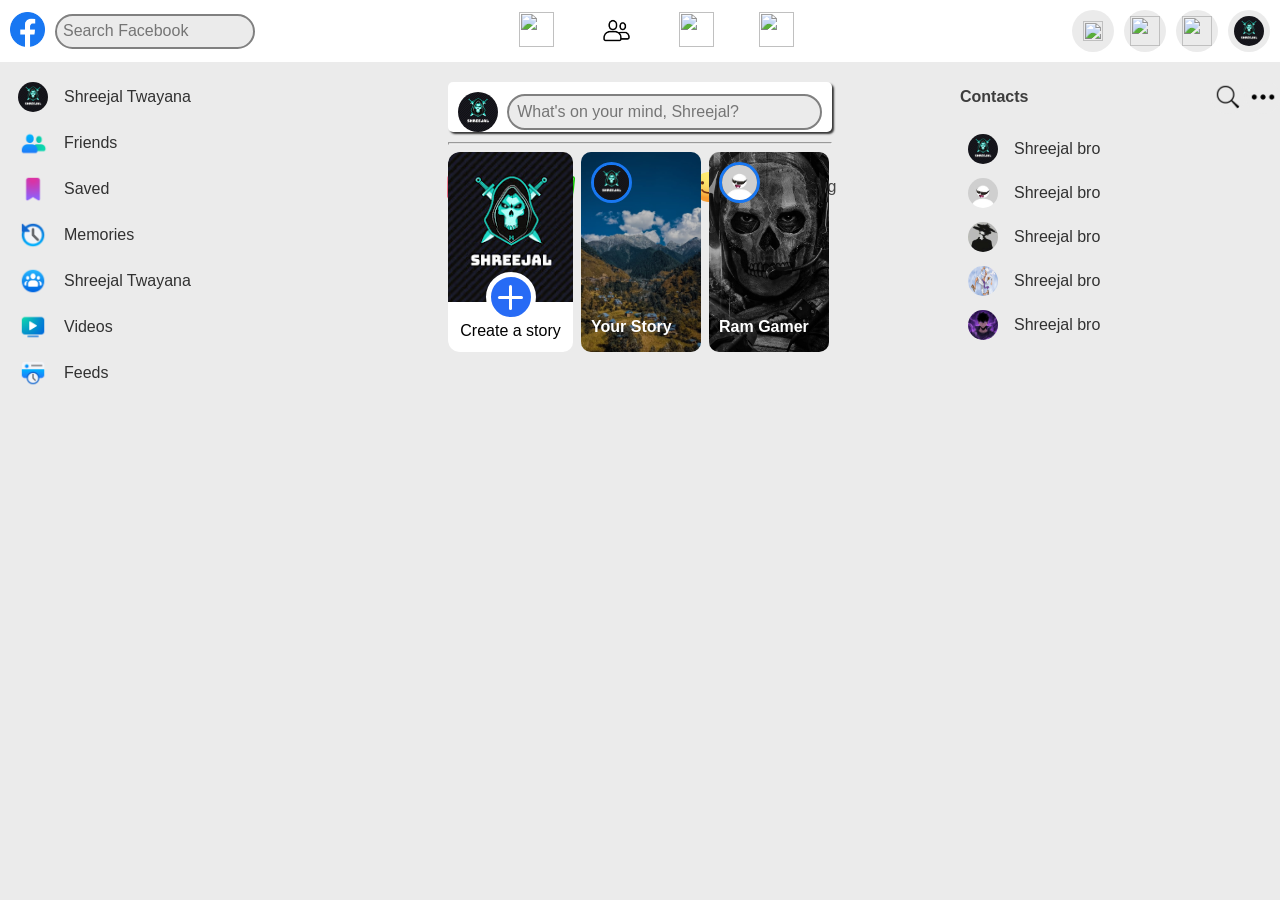
==== index.html @ 7414fc8c "Updated the story" ====
<!DOCTYPE html>
<html lang="en">

<head>
    <meta charset="UTF-8">
    <meta name="viewport"
        content="width=device-width, initial-scale=1.0">
    <title>Facebook</title>
    <link rel="stylesheet"
        href="/assets/css/style.css">
</head>

<body>
    <header>
        <section class="logo__search">
            <div>
                <img src="/assets/img/facebook.png"
                    alt="" class="logo">
            </div>
            
            <div>
                <input type="search"
                    placeholder="Search Facebook"
                    id="search">
            </div>
        </section>
        <section class="main-nav">
            
            <div>
                <img class="header-icon"
                    src="/assets/img/home.png"
                    alt="">
            </div>
            <div>
                <img class="header-icon"
                    src="/assets/img/friends.png"
                    alt="">
            </div>
            <div>
                <img class="header-icon"
                    src="/assets/img/messenger.png"
                    alt="">
            </div>
            <div>
                <img class="header-icon"
                    src="/assets/img/gaming.png"
                    alt="">
            </div>
            
        </section>
        <section class="user">
            <div class="menu-icon-div">
                <img class="header-icon menu-icon"
                    src="/assets/img/dots-menu.png"
                    alt="">
            </div>
            <div>
                <img class="header-icon"
                    src="/assets/img/notification.png"
                    alt="">
            </div>
            <div>
                <img class="header-icon"
                    src="/assets/img/messenger.png"
                    alt="">
            </div>
            <div>
                <img class="profile-icon"
                    src="/assets/img/profile.jpg"
                    alt="">
            </div>
            
        </section>
    </header>
    <main>
        <aside class="left-bar">
            <div>
                <img src="/assets/img/profile.jpg"
                    alt=""
                    style="border-radius:50%;">
                <p>Shreejal Twayana</p>
            </div>
            <div>
                <img src="/assets/img/friend.png"
                    alt="">
                <p>Friends</p>
            </div>
            <div>
                <img src="/assets/img/saved.png"
                    alt="">
                <p>Saved</p>
            </div>
            <div>
                <img src="/assets/img/memories.png"
                    alt="">
                <p>Memories</p>
            </div>
            <div>
                <img src="/assets/img/groups.png"
                    alt="">
                <p>Shreejal Twayana</p>
            </div>
            <div>
                <img src="/assets/img/video.png"
                    alt="">
                <p>Videos</p>
            </div>
            <div>
                <img src="/assets/img/feed.png"
                    alt="">
                <p>Feeds</p>
            </div>
        </aside>
        
        
        <div class="main">
            <div class="composer">
                <div class="usr-inp">
                    <img src="/assets/img/profile.jpg"
                        alt="">
                    <input type="text"
                        placeholder="What's on your mind, Shreejal?">
                </div>
                <hr
                    style="background:#e0e0e0;height:1px;">
                <div class="inp-type">
                    <div>
                        <img src="/assets/img/live.png"
                            alt="">
                        <p>Live video
                        </p>
                    </div>
                    <div>
                        <img src="/assets/img/photos.png"
                            alt="">
                        <p>Photo/Video
                        </p>
                    </div>
                    <div>
                        <img src="/assets/img/smile.png"
                            alt="">
                        <p>Activity/Feeling
                        </p>
                    </div>
                </div>
            </div>
            <div
                class="stories-collection">
                <div class="own-story">
                    <div><img
                            src="/assets/img/profile.jpg" 
                            alt="">
                    </div>
                    <div
                        class="add-icon">
                    </div>
                    <p>Create a story
                    </p>
                </div>
                <div class="story">
                    <div>
                        <img src="/assets/img/profile.jpg" alt="" class="story-profile">
                    </div>
                    <div><img
                            src="/assets/img/story2.jpeg" class="story-img"
                            alt="">
                    </div>
                    <p>Your Story</p>
                </div>
                <div class="story">
                                        <div>
                        <img src="/assets/img/profile2.jpeg" alt="" class="story-profile">
                    </div>
                    <div><img
                            src="/assets/img/story3.jpg" class="story-img"
                            alt="">
                    </div>
                    <p>Ram Gamer</p>
                </div>
                <div class="story">
                                        <div>
                        <img src="/assets/img/profile3.jpg" alt="" class="story-profile">
                    </div>
                    <div><img
                            src="/assets/img/story1.png" class="story-img"
                            alt="">
                    </div>
                    <p>Hero Dai</p>
                </div>
                <div class="story">
                                        <div>
                        <img src="/assets/img/profile4.jpg" alt="" class="story-profile">
                    </div>
                    <div><img
                            src="/assets/img/story4.jpg" class="story-img"
                            alt="">
                    </div>
                    <p>GamerSan</p>
                </div>
                <div class="story">
                                        <div>
                        <img src="/assets/img/profile5.png" alt="" class="story-profile">
                    </div>
                    <div><img
                            src="/assets/img/story5.jpg" class="story-img"
                            alt="">
                    </div>
                    <p>Fynex!</p>
                </div>
            </div>
        </div>
        
        
        
        <aside>
            <div class="contacts">
                <header
                    class="contact-top">
                    <p>Contacts</p>
                    <div>
                        <img src="/assets/img/search.png"
                            alt="">
                        <img src="/assets/img/dots.png"
                            alt="">
                    </div>
                </header>
                <div>
                    <img src="/assets/img/profile.jpg"
                        alt="">
                    <p>Shreejal bro</p>
                </div>
                <div>
                    <img src="/assets/img/profile2.jpeg"
                        alt="">
                    <p>Shreejal bro</p>
                </div>
                <div>
                    <img src="/assets/img/profile3.jpg"
                        alt="">
                    <p>Shreejal bro</p>
                </div>
                <div>
                    <img src="/assets/img/profile4.jpg"
                        alt="">
                    <p>Shreejal bro</p>
                </div>
                <div>
                    <img src="/assets/img/profile5.png"
                        alt="">
                    <p>Shreejal bro</p>
                </div>
            </div>
        </aside>
    </main>
</body>

</html>
---- assets/css/style.css ----
body {
  --main-bg: #EBEBEB;
  background: var(--main-bg);
  font-family: arial;
  height: 100vh;
  width: 100vw;
  margin: 0;
  display: flex;
  flex-direction: column;
}

#search {
  height: 35px;
  border: 2px solid grey;
  background: #EBEBEB;
  width: 200px;
  padding-left: 6px;
  border-radius: 40px;
  font-size: 16px;
}

.header-icon,
.logo {
  height: 35px;
  width: 35px;
}


header {
  display: flex;
  justify-content: space-between;
  align-items: center;
  padding: 10px;
  background-color: #fff;
}

.logo__search,
.user,
.main-nav {
  display: flex;
  align-items: center;
  gap: 10px;
}

.user div {
  background-color: var(--main-bg);
  padding: 6px;
  border-radius: 50%;
  height: 30px;
  width: 30px;
}

.menu-icon-div {
  display: flex;
  align-items: center;
  justify-content: center;
}

.user .menu-icon {
  height: 20px;
  width: 20px;
}

.user img {
  height: 30px;
  width: 30px;
}

.main-nav {
  display: flex;
  gap: 30px;
}

.main-nav div {
  width: 50px;
}


main {
  display: grid;
  grid-template-columns: 1fr 2fr 1fr;
  background: var(--main-bg);
  height: 100%;
  width: 100vw;
}

.profile-icon {
  height: 50px;
  width: 50px;
  border-radius: 50%;
}

.left-bar {
  display: flex;
  flex-direction: column;
  gap: 16px;
  padding: 20px 0 0 10px;
}

.left-bar>div,
.contacts>div {
  height: 30px;
  gap: 16px;
  display: flex;
  align-items: center;
  justify-content: start;
  font-size: 16px;
  font-weight: 520;
  padding-left: 8px;
  color: #313131;
}


.contacts div {
  margin: 2px 0;
}

.left-bar>div img,
.contacts>div img {
  height: 30px;
  width: 30px;
}

.contacts>div img {
  border-radius: 50%;
}

.contacts {
  display: flex;
  gap: 10px;
  flex-direction: column;
}

.contact-top {
  display: flex;
  justify-content: space-between;
  font-size: 16px;
  padding:10px 0 0 0;
  font-weight: 600;
  background: var(--main-bg);
  color: #000000BD;
}

.contact-top div {
  display: flex;
  gap: 1px;
  align-items: center;
}

.contact-top>div img {
  height: 30px;
  width: 30px;
  padding: 2px;
  border-radius: 50%;
  background: var(--main-bg);
}

.main {
  display: flex;
  flex-direction: column;
  align-items: center;
  gap:20px;
  margin-top: 20px;
}

.composer {
  height: 50px;
  min-height: fit-content;
  background: #FFFFFF;
  width: 60%;
  border-radius: 5px;
  box-shadow: 2px 2px 2px #363636;
}

.usr-inp {
  display: flex;
  justify-content: space-around;
  align-items: center;
  padding: 0 8px;
  margin: 10px 0;
  gap: 4px;
}

.usr-inp>input {
  height: 20px;
  width: 80%;
  background: var(--main-bg);
  font-size: 16px;
  padding: 6px 8px;
  border: 2px solid grey;
  border-radius: 50px;
}

.usr-inp img {
  height: 40px;
  width: 40px;
  border-radius: 50%;
}


.inp-type {
  display: flex;
  justify-content: center;
  align-items: center;
  min-height: fit-content;
  gap: 20px;
  font-weight: 500;
  font-size: 16px;
  color: #454545;
}

.inp-type div {
  display: flex;
  align-items: center;
}

.inp-type>div img {
  height: 40px;
  width: 40px;
}

.stories-collection{
  display:flex;
  overflow-x: auto;
  gap:8px;
  width:60%;
  height:200px;
  border-radius:12px;
}

.own-story{
  height:100%;
  display:flex;
  flex-direction:column;
  flex:0 0 125px;
  background:white;
  position:relative;
  border-radius:10px;
}

.own-story img{
  border-radius:10px 10px 0 0;
  height:150px;
  object-fit:cover ;
  width:125px;
}
.own-story p{
  background:white;
  text-align: center;
}

.add-icon{
  position:absolute;
  height:40px;
  bottom:30px;
  left:38px;
  border-radius:50%;
  border:5px solid white;
  background:#276BF5;
  width:40px;
}

.add-icon::before,.add-icon::after{
  content:"";
  height:25px;
  width:3px;
  cursor:pointer;
  position:absolute;
  top:8px;
  left:45%;
  border-radius:5px;
  background:#FFFFFF;
}
.add-icon::after{
  transform:rotate(90deg);
}
.story{
  height:100%;
  flex:0 0 120px;
  position:relative;
  border-radius:10px;
  overflow:hidden;
  position:relative;
}

.story::after{
  content:"";
  position:absolute;
  top: 0;
  height:100%;
  width:100%;
  left:0;
  z-index: 5;
  background:#00000040;
}

.story p{
  position: absolute;
  bottom:0;
  left:10px;
  color:#FFFFFF;
  font-weight:600;
  z-index: 10;
}

.story-img{
  object-fit: cover;
  height:200px;
  width:100%;
}

.story-profile{
  position:absolute;
  object-fit:cover;
  border-radius:50%;
  top:10px;
  left:10px;
  border:3px solid #1877F2;
  z-index:10;
  height:35px;
  width:35px;
}
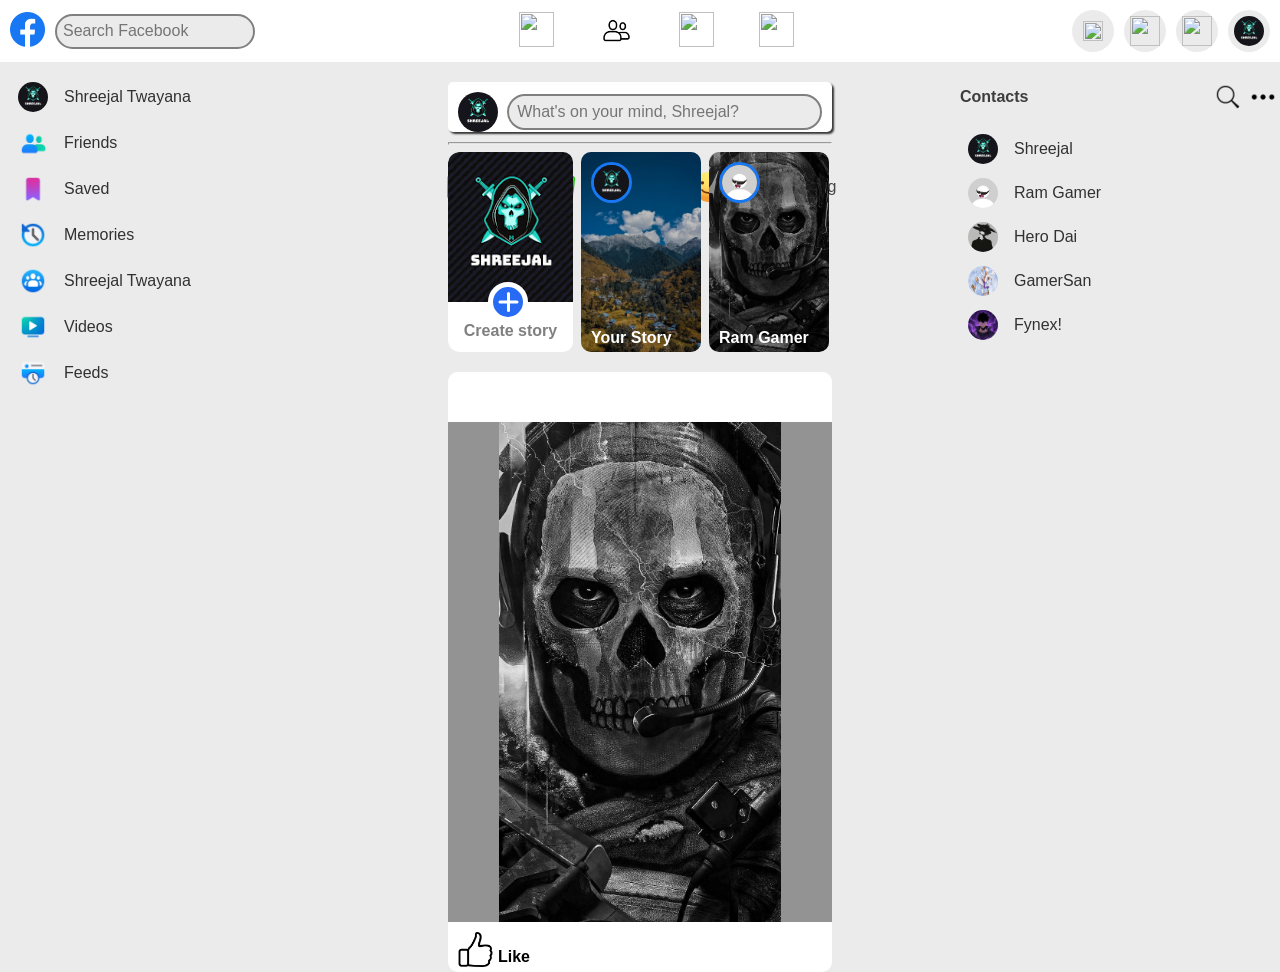
==== commit 339d2d55: "post added" ====
--- a/index.html
+++ b/index.html
@@ -3,251 +3,212 @@
 
 <head>
     <meta charset="UTF-8">
-    <meta name="viewport"
-        content="width=device-width, initial-scale=1.0">
+    <meta name="viewport" content="width=device-width, initial-scale=1.0">
     <title>Facebook</title>
-    <link rel="stylesheet"
-        href="/assets/css/style.css">
+    <link rel="stylesheet" href="/assets/css/style.css">
 </head>
 
 <body>
     <header>
         <section class="logo__search">
             <div>
-                <img src="/assets/img/facebook.png"
-                    alt="" class="logo">
-            </div>
-            
-            <div>
-                <input type="search"
-                    placeholder="Search Facebook"
-                    id="search">
+                <img src="/assets/img/facebook.png" alt="" class="logo">
+            </div>
+
+            <div>
+                <input type="search" placeholder="Search Facebook" id="search">
             </div>
         </section>
         <section class="main-nav">
-            
-            <div>
-                <img class="header-icon"
-                    src="/assets/img/home.png"
-                    alt="">
-            </div>
-            <div>
-                <img class="header-icon"
-                    src="/assets/img/friends.png"
-                    alt="">
-            </div>
-            <div>
-                <img class="header-icon"
-                    src="/assets/img/messenger.png"
-                    alt="">
-            </div>
-            <div>
-                <img class="header-icon"
-                    src="/assets/img/gaming.png"
-                    alt="">
-            </div>
-            
+
+            <div>
+                <img class="header-icon" src="/assets/img/home.png" alt="">
+            </div>
+            <div>
+                <img class="header-icon" src="/assets/img/friends.png" alt="">
+            </div>
+            <div>
+                <img class="header-icon" src="/assets/img/messenger.png" alt="">
+            </div>
+            <div>
+                <img class="header-icon" src="/assets/img/gaming.png" alt="">
+            </div>
+
         </section>
         <section class="user">
             <div class="menu-icon-div">
-                <img class="header-icon menu-icon"
-                    src="/assets/img/dots-menu.png"
-                    alt="">
-            </div>
-            <div>
-                <img class="header-icon"
-                    src="/assets/img/notification.png"
-                    alt="">
-            </div>
-            <div>
-                <img class="header-icon"
-                    src="/assets/img/messenger.png"
-                    alt="">
-            </div>
-            <div>
-                <img class="profile-icon"
-                    src="/assets/img/profile.jpg"
-                    alt="">
-            </div>
-            
+                <img class="header-icon menu-icon" src="/assets/img/dots-menu.png" alt="">
+            </div>
+            <div>
+                <img class="header-icon" src="/assets/img/notification.png" alt="">
+            </div>
+            <div>
+                <img class="header-icon" src="/assets/img/messenger.png" alt="">
+            </div>
+            <div>
+                <img class="profile-icon" src="/assets/img/profile.jpg" alt="">
+            </div>
+
         </section>
     </header>
     <main>
         <aside class="left-bar">
             <div>
-                <img src="/assets/img/profile.jpg"
-                    alt=""
-                    style="border-radius:50%;">
+                <img src="/assets/img/profile.jpg" alt="" style="border-radius:50%;">
                 <p>Shreejal Twayana</p>
             </div>
             <div>
-                <img src="/assets/img/friend.png"
-                    alt="">
+                <img src="/assets/img/friend.png" alt="">
                 <p>Friends</p>
             </div>
             <div>
-                <img src="/assets/img/saved.png"
-                    alt="">
+                <img src="/assets/img/saved.png" alt="">
                 <p>Saved</p>
             </div>
             <div>
-                <img src="/assets/img/memories.png"
-                    alt="">
+                <img src="/assets/img/memories.png" alt="">
                 <p>Memories</p>
             </div>
             <div>
-                <img src="/assets/img/groups.png"
-                    alt="">
+                <img src="/assets/img/groups.png" alt="">
                 <p>Shreejal Twayana</p>
             </div>
             <div>
-                <img src="/assets/img/video.png"
-                    alt="">
+                <img src="/assets/img/video.png" alt="">
                 <p>Videos</p>
             </div>
             <div>
-                <img src="/assets/img/feed.png"
-                    alt="">
+                <img src="/assets/img/feed.png" alt="">
                 <p>Feeds</p>
             </div>
         </aside>
-        
-        
+
+
         <div class="main">
             <div class="composer">
                 <div class="usr-inp">
-                    <img src="/assets/img/profile.jpg"
-                        alt="">
-                    <input type="text"
-                        placeholder="What's on your mind, Shreejal?">
-                </div>
-                <hr
-                    style="background:#e0e0e0;height:1px;">
+                    <img src="/assets/img/profile.jpg" alt="">
+                    <input type="text" placeholder="What's on your mind, Shreejal?">
+                </div>
+                <hr style="background:#e0e0e0;height:1px;">
                 <div class="inp-type">
                     <div>
-                        <img src="/assets/img/live.png"
-                            alt="">
+                        <img src="/assets/img/live.png" alt="">
                         <p>Live video
                         </p>
                     </div>
                     <div>
-                        <img src="/assets/img/photos.png"
-                            alt="">
+                        <img src="/assets/img/photos.png" alt="">
                         <p>Photo/Video
                         </p>
                     </div>
                     <div>
-                        <img src="/assets/img/smile.png"
-                            alt="">
+                        <img src="/assets/img/smile.png" alt="">
                         <p>Activity/Feeling
                         </p>
                     </div>
                 </div>
             </div>
-            <div
-                class="stories-collection">
+            <div class="stories-collection">
                 <div class="own-story">
-                    <div><img
-                            src="/assets/img/profile.jpg" 
-                            alt="">
-                    </div>
-                    <div
-                        class="add-icon">
-                    </div>
-                    <p>Create a story
+                    <div><img src="/assets/img/profile.jpg" alt="">
+                    </div>
+                    <div class="add-icon">
+                    </div>
+                    <p>Create story
                     </p>
                 </div>
                 <div class="story">
                     <div>
                         <img src="/assets/img/profile.jpg" alt="" class="story-profile">
                     </div>
-                    <div><img
-                            src="/assets/img/story2.jpeg" class="story-img"
-                            alt="">
+                    <div class="story-img"><img src="/assets/img/story2.jpeg"  alt="">
                     </div>
                     <p>Your Story</p>
                 </div>
                 <div class="story">
-                                        <div>
+                    <div>
                         <img src="/assets/img/profile2.jpeg" alt="" class="story-profile">
                     </div>
-                    <div><img
-                            src="/assets/img/story3.jpg" class="story-img"
-                            alt="">
+                    <div class="story-img"><img src="/assets/img/story3.jpg" alt="">
                     </div>
                     <p>Ram Gamer</p>
                 </div>
                 <div class="story">
-                                        <div>
+                    <div>
                         <img src="/assets/img/profile3.jpg" alt="" class="story-profile">
                     </div>
-                    <div><img
-                            src="/assets/img/story1.png" class="story-img"
-                            alt="">
+                    <div class="story-img"><img src="/assets/img/story1.png" alt="">
                     </div>
                     <p>Hero Dai</p>
                 </div>
                 <div class="story">
-                                        <div>
+                    <div>
                         <img src="/assets/img/profile4.jpg" alt="" class="story-profile">
                     </div>
-                    <div><img
-                            src="/assets/img/story4.jpg" class="story-img"
-                            alt="">
+                    <div class="story-img"><img src="/assets/img/story4.jpg" alt="">
                     </div>
                     <p>GamerSan</p>
                 </div>
                 <div class="story">
-                                        <div>
+                    <div>
                         <img src="/assets/img/profile5.png" alt="" class="story-profile">
                     </div>
-                    <div><img
-                            src="/assets/img/story5.jpg" class="story-img"
-                            alt="">
+                    <div class="story-img"><img src="/assets/img/story5.jpg" alt="">
                     </div>
                     <p>Fynex!</p>
                 </div>
             </div>
+
+
+            <div class="all-post">
+                <div class="post">
+                    <div class="post-title">
+                        
+                    </div>
+                    <div class="post-img">
+                        <img src="/assets/img/story3.jpg" alt="">
+                    </div>
+                    <div class="post-actions">
+                        <div class="like">
+                            <div><img src="/assets/img/like.PNG" alt=""></div>
+                            <p>Like</p>
+                        </div>
+                    </div>
+                </div>
+            </div>
         </div>
-        
-        
-        
+
+
+
         <aside>
             <div class="contacts">
-                <header
-                    class="contact-top">
+                <header class="contact-top">
                     <p>Contacts</p>
                     <div>
-                        <img src="/assets/img/search.png"
-                            alt="">
-                        <img src="/assets/img/dots.png"
-                            alt="">
+                        <img src="/assets/img/search.png" alt="">
+                        <img src="/assets/img/dots.png" alt="">
                     </div>
                 </header>
                 <div>
-                    <img src="/assets/img/profile.jpg"
-                        alt="">
-                    <p>Shreejal bro</p>
-                </div>
-                <div>
-                    <img src="/assets/img/profile2.jpeg"
-                        alt="">
-                    <p>Shreejal bro</p>
-                </div>
-                <div>
-                    <img src="/assets/img/profile3.jpg"
-                        alt="">
-                    <p>Shreejal bro</p>
-                </div>
-                <div>
-                    <img src="/assets/img/profile4.jpg"
-                        alt="">
-                    <p>Shreejal bro</p>
-                </div>
-                <div>
-                    <img src="/assets/img/profile5.png"
-                        alt="">
-                    <p>Shreejal bro</p>
+                    <img src="/assets/img/profile.jpg" alt="">
+                    <p>Shreejal</p>
+                </div>
+                <div>
+                    <img src="/assets/img/profile2.jpeg" alt="">
+                    <p>Ram Gamer</p>
+                </div>
+                <div>
+                    <img src="/assets/img/profile3.jpg" alt="">
+                    <p>Hero Dai</p>
+                </div>
+                <div>
+                    <img src="/assets/img/profile4.jpg" alt="">
+                    <p>GamerSan</p>
+                </div>
+                <div>
+                    <img src="/assets/img/profile5.png" alt="">
+                    <p>Fynex!</p>
                 </div>
             </div>
         </aside>
--- a/assets/css/style.css
+++ b/assets/css/style.css
@@ -218,10 +218,14 @@
   height: 40px;
   width: 40px;
 }
-
+.stories-collection::-webkit-scrollbar{
+  display: none;
+}
 .stories-collection{
   display:flex;
   overflow-x: auto;
+  scroll-behavior: smooth;  
+  overflow-y: hidden;
   gap:8px;
   width:60%;
   height:200px;
@@ -245,29 +249,32 @@
   width:125px;
 }
 .own-story p{
-  background:white;
+  color:#00000080;
+  font-size: 16px;
+  font-weight: 565;
   text-align: center;
+  height: 30px;
 }
 
 .add-icon{
   position:absolute;
-  height:40px;
+  height:30px;
   bottom:30px;
-  left:38px;
+  left:40px;
   border-radius:50%;
   border:5px solid white;
   background:#276BF5;
-  width:40px;
+  width:30px;
 }
 
 .add-icon::before,.add-icon::after{
   content:"";
-  height:25px;
+  height:20px;
   width:3px;
   cursor:pointer;
   position:absolute;
-  top:8px;
-  left:45%;
+  top:5px;
+  left:14px;
   border-radius:5px;
   background:#FFFFFF;
 }
@@ -277,6 +284,7 @@
 .story{
   height:100%;
   flex:0 0 120px;
+
   position:relative;
   border-radius:10px;
   overflow:hidden;
@@ -296,7 +304,8 @@
 
 .story p{
   position: absolute;
-  bottom:0;
+  margin:0;
+  bottom:5px;
   left:10px;
   color:#FFFFFF;
   font-weight:600;
@@ -304,8 +313,13 @@
 }
 
 .story-img{
+  height:100%;
+  width:100%;
+}
+
+.story-img img{
   object-fit: cover;
-  height:200px;
+  height: 100%;
   width:100%;
 }
 
@@ -319,4 +333,62 @@
   z-index:10;
   height:35px;
   width:35px;
+}
+
+.all-post{
+  display: flex;
+  flex-direction: column;
+  min-height: 400px;
+  max-height: auto;
+  width: 60%;
+  }
+.post{
+  background-color: white;
+  display: flex;
+  flex-direction: column;
+  height: 600px;
+  border-radius: 10px;
+  width: 100%;
+  overflow: hidden;
+}
+
+
+.post-title{
+  height:60px;
+  display: flex;
+  width: 100%;
+  background-color: white ;
+}
+.post-img{
+  height: 500px;
+  background-color: #36363688;
+  width:100%;
+}
+.post-img img{
+  height:100%;
+  width: 100%;
+  object-fit: contain;
+}
+
+.post-actions{
+  display: flex;
+  padding:5px;
+  justify-content: space-between;
+}
+
+.like img{
+  height: 35px;
+  width: 35px;
+
+}
+.like{
+  display: flex;
+  margin: 5px;
+  height:30px;
+  gap:5px;
+}
+.like p{
+  font-size:16px;
+  font-weight: 550;
+
 }
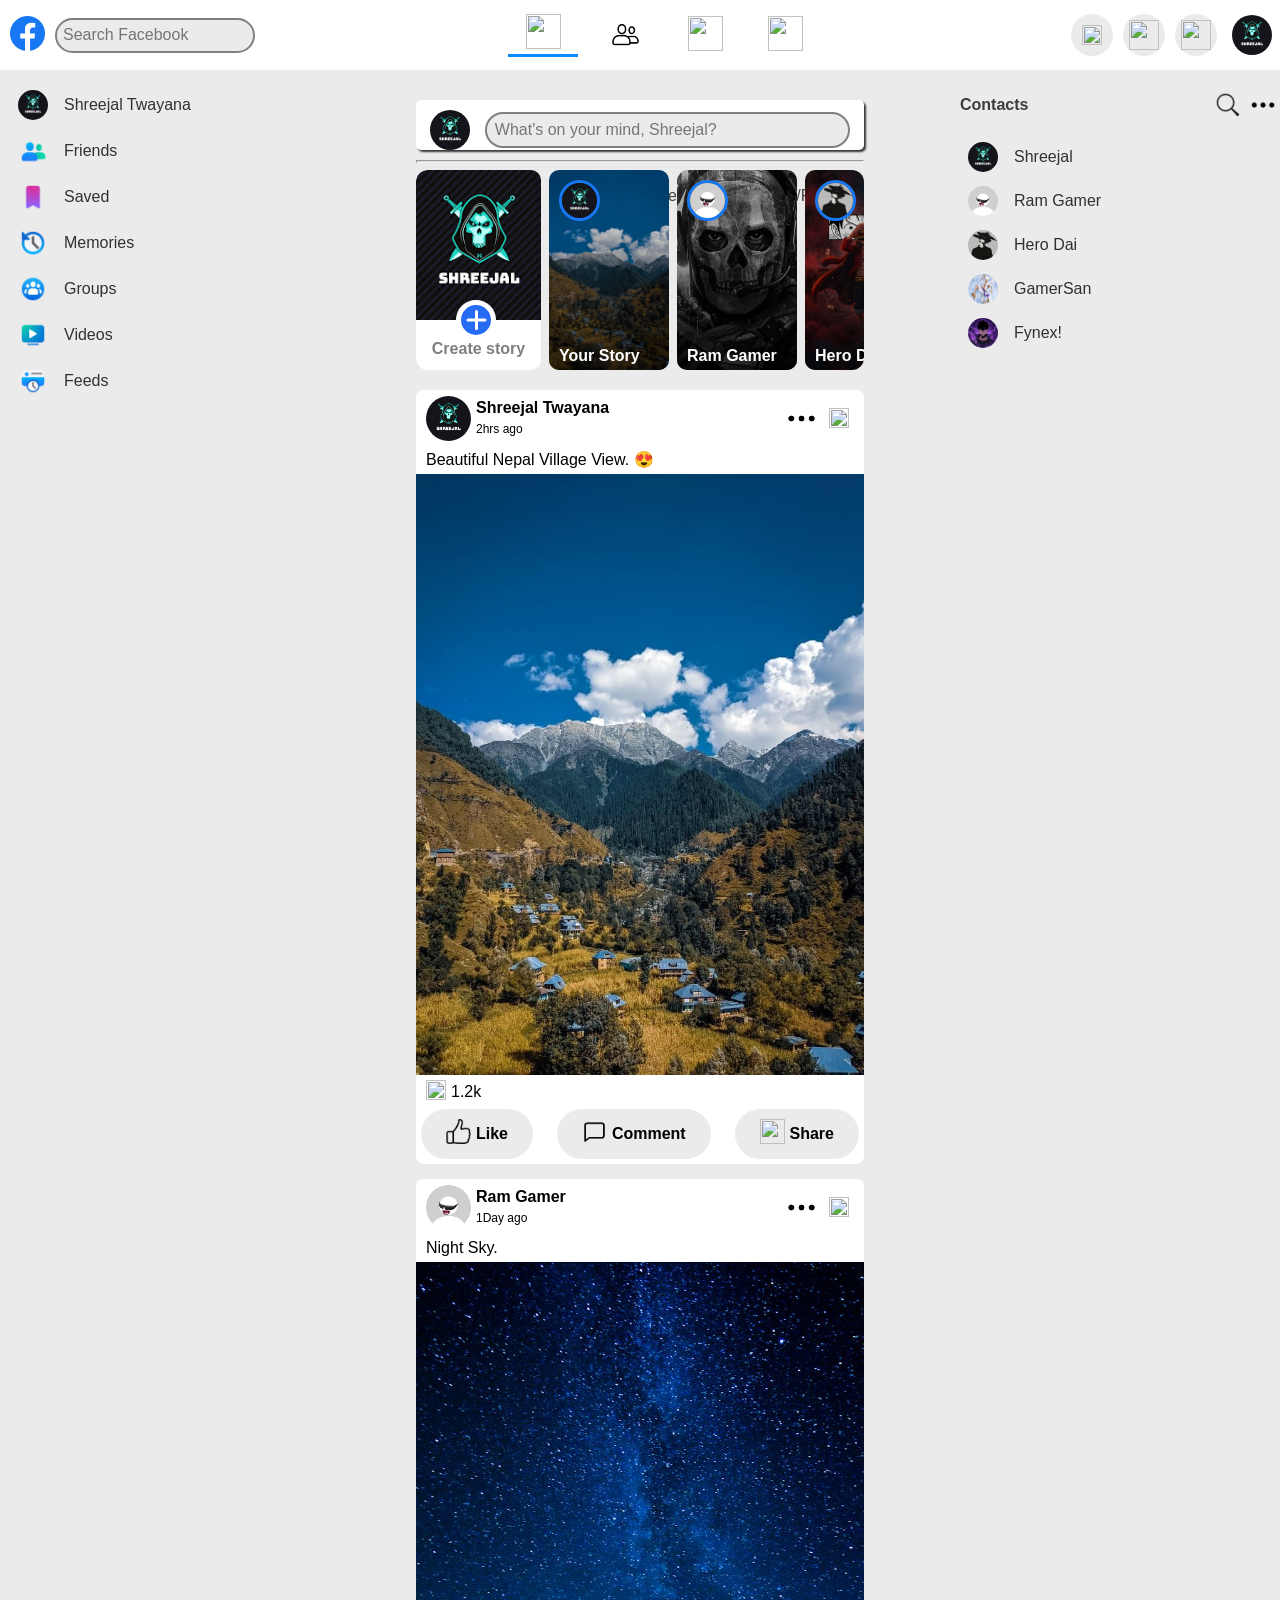
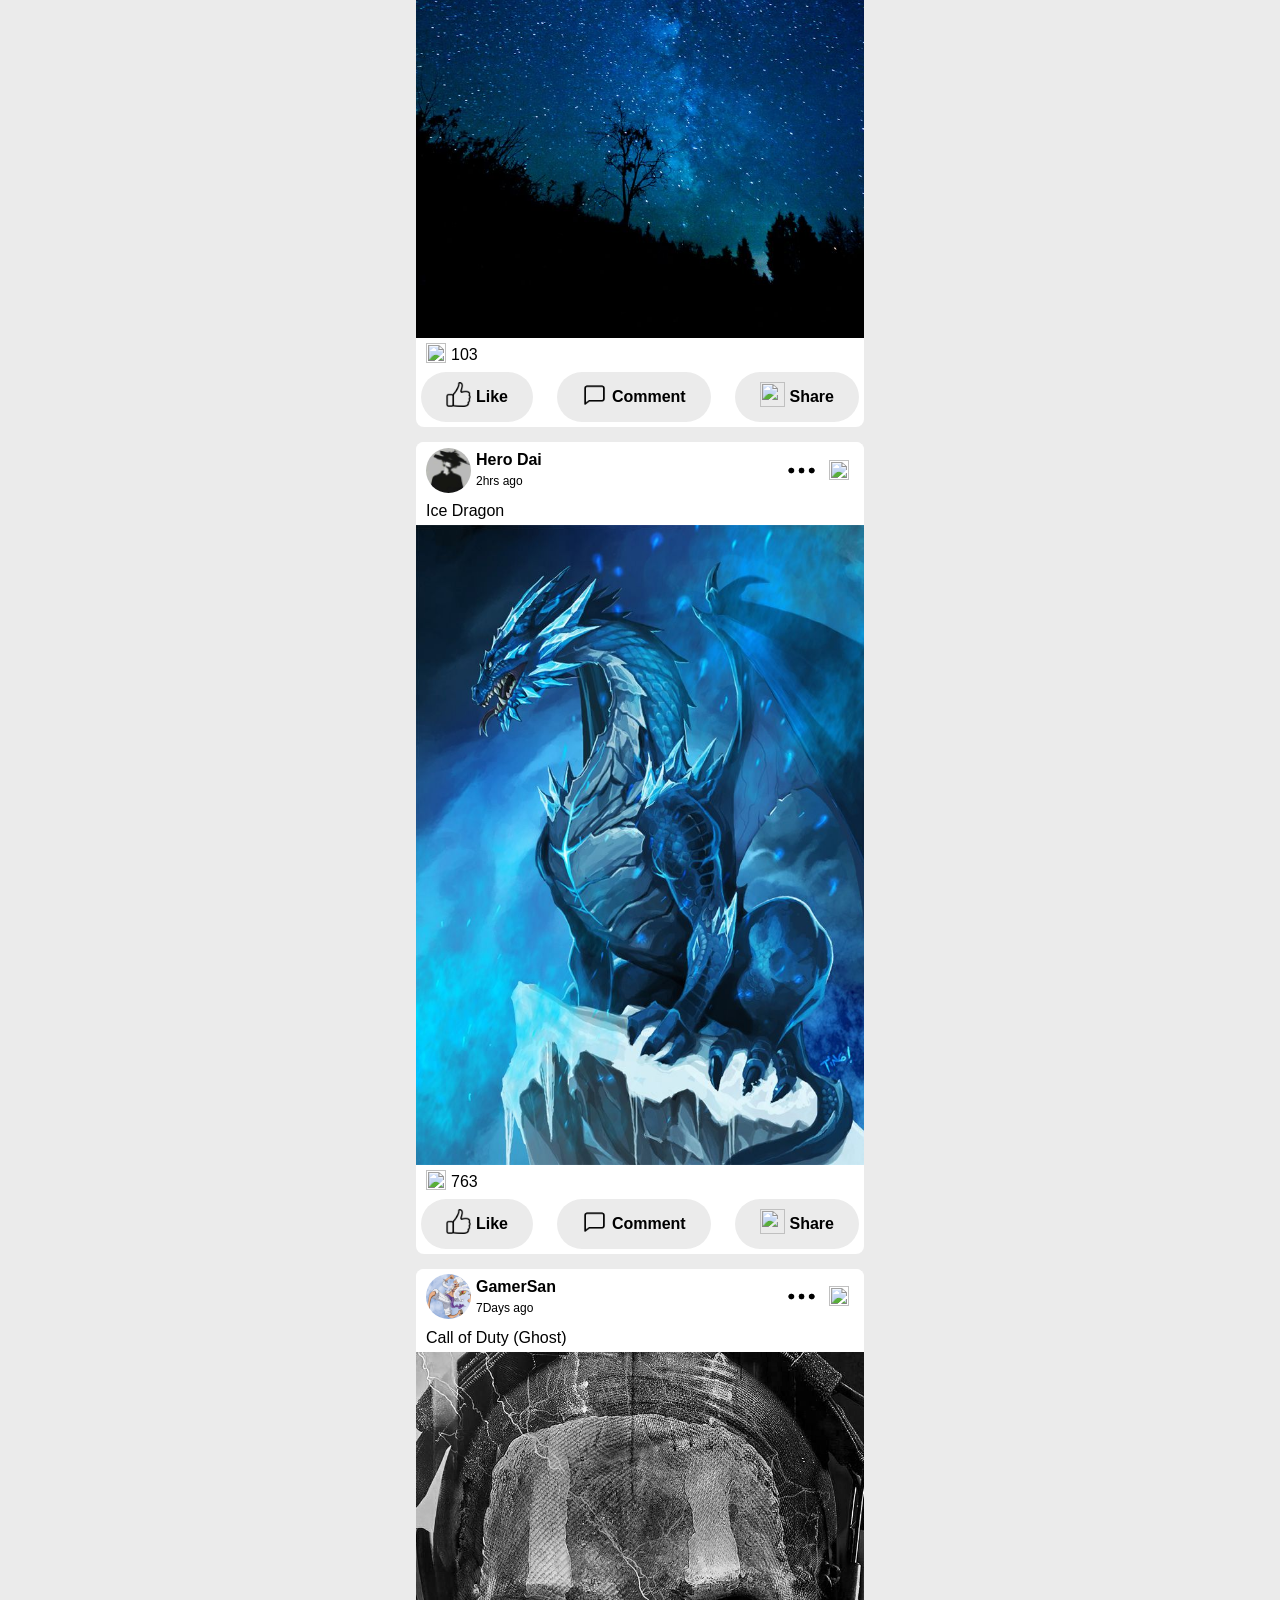
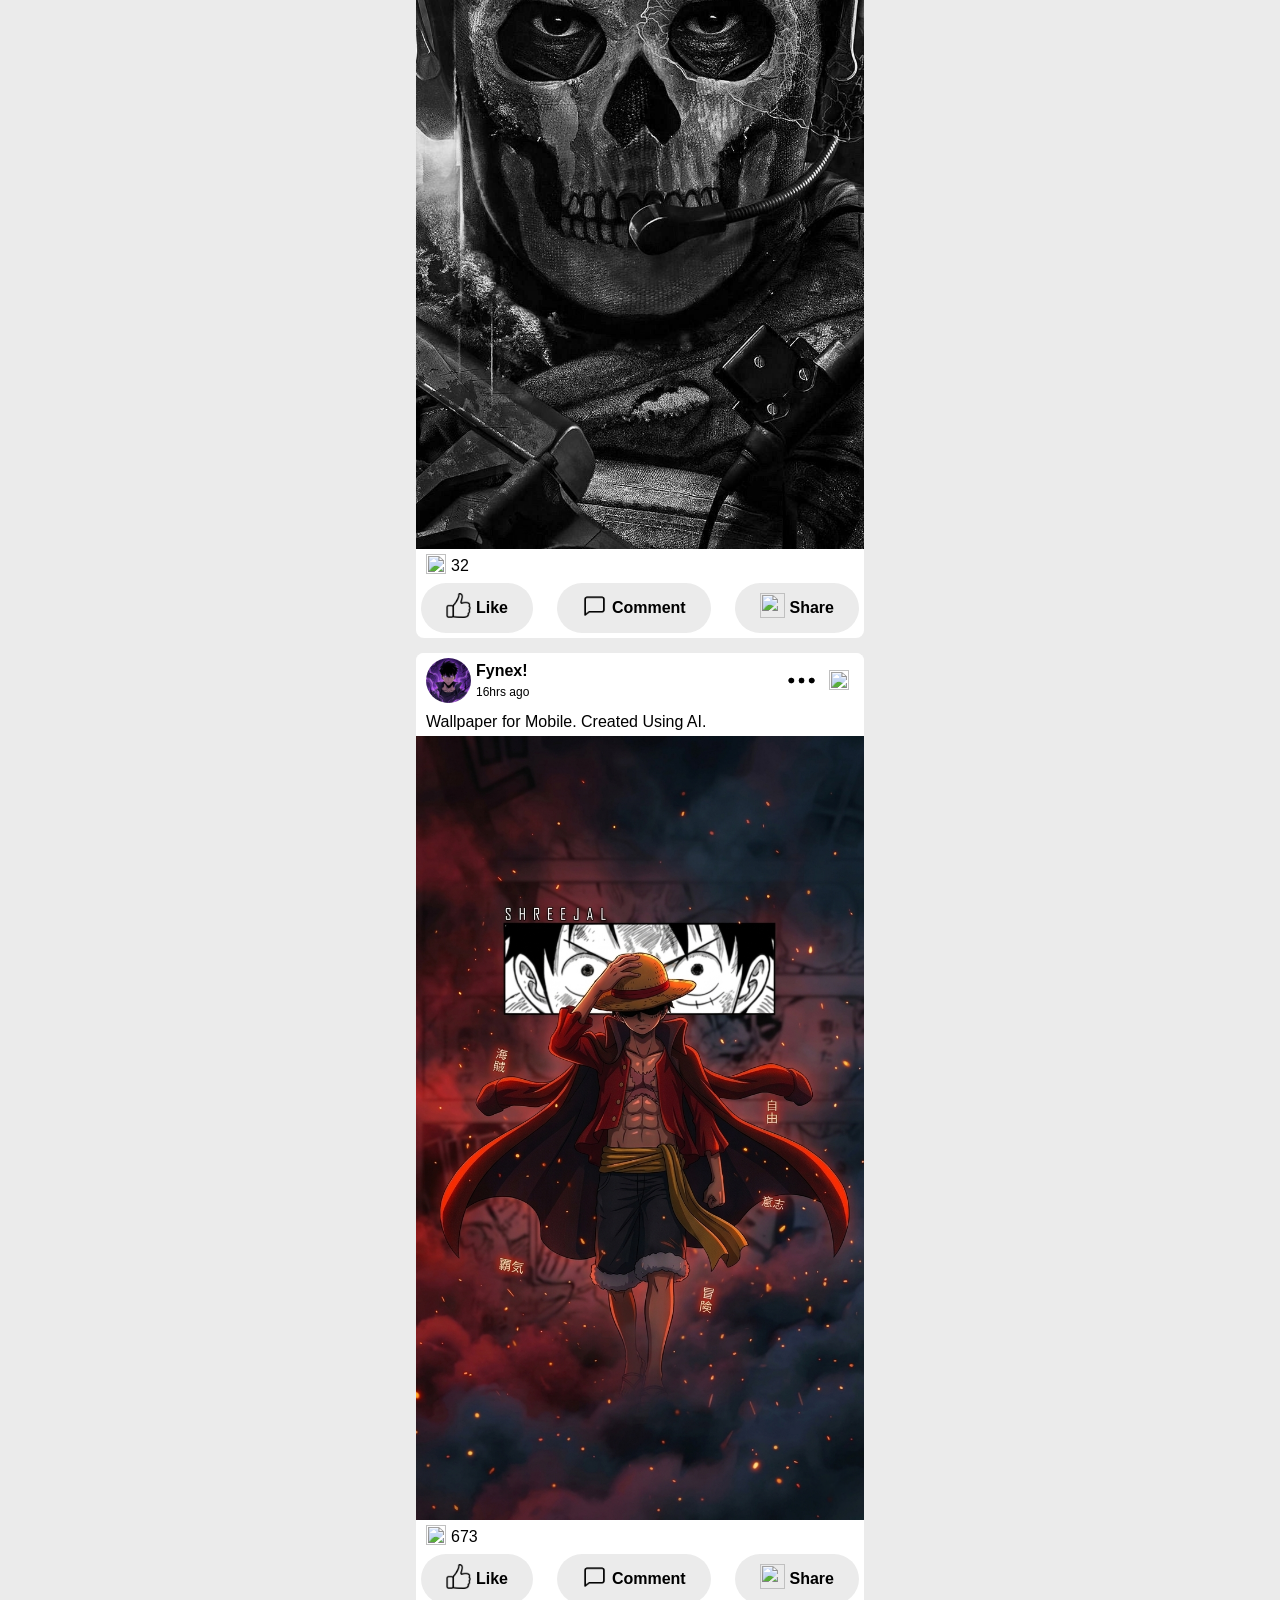
==== commit 126e2e66: "New update." ====
--- a/index.html
+++ b/index.html
@@ -2,14 +2,15 @@
 <html lang="en">
 
 <head>
-    <meta charset="UTF-8">
-    <meta name="viewport" content="width=device-width, initial-scale=1.0">
+
+    <link rel="icon" href="/assets/img/facebook.png">
     <title>Facebook</title>
     <link rel="stylesheet" href="/assets/css/style.css">
+    
 </head>
 
 <body>
-    <header>
+    <header class="top-bar">
         <section class="logo__search">
             <div>
                 <img src="/assets/img/facebook.png" alt="" class="logo">
@@ -21,7 +22,7 @@
         </section>
         <section class="main-nav">
 
-            <div>
+            <div class="home">
                 <img class="header-icon" src="/assets/img/home.png" alt="">
             </div>
             <div>
@@ -36,23 +37,23 @@
 
         </section>
         <section class="user">
-            <div class="menu-icon-div">
+            <div class="menu-icon-div user-div">
                 <img class="header-icon menu-icon" src="/assets/img/dots-menu.png" alt="">
             </div>
-            <div>
+            <div class="user-div">
                 <img class="header-icon" src="/assets/img/notification.png" alt="">
             </div>
-            <div>
+            <div class="user-div">
                 <img class="header-icon" src="/assets/img/messenger.png" alt="">
             </div>
-            <div>
+            <div class="profile-icon">
                 <img class="profile-icon" src="/assets/img/profile.jpg" alt="">
             </div>
 
         </section>
     </header>
     <main>
-        <aside class="left-bar">
+        <div class="left-bar">
             <div>
                 <img src="/assets/img/profile.jpg" alt="" style="border-radius:50%;">
                 <p>Shreejal Twayana</p>
@@ -71,7 +72,7 @@
             </div>
             <div>
                 <img src="/assets/img/groups.png" alt="">
-                <p>Shreejal Twayana</p>
+                <p>Groups</p>
             </div>
             <div>
                 <img src="/assets/img/video.png" alt="">
@@ -81,7 +82,7 @@
                 <img src="/assets/img/feed.png" alt="">
                 <p>Feeds</p>
             </div>
-        </aside>
+        </div>
 
 
         <div class="main">
@@ -122,7 +123,8 @@
                     <div>
                         <img src="/assets/img/profile.jpg" alt="" class="story-profile">
                     </div>
-                    <div class="story-img"><img src="/assets/img/story2.jpeg"  alt="">
+                    <div class="story-img">
+                        <img src="/assets/img/story2.jpeg" alt="">
                     </div>
                     <p>Your Story</p>
                 </div>
@@ -130,7 +132,8 @@
                     <div>
                         <img src="/assets/img/profile2.jpeg" alt="" class="story-profile">
                     </div>
-                    <div class="story-img"><img src="/assets/img/story3.jpg" alt="">
+                    <div class="story-img">
+                        <img src="/assets/img/story3.jpg" alt="">
                     </div>
                     <p>Ram Gamer</p>
                 </div>
@@ -138,7 +141,8 @@
                     <div>
                         <img src="/assets/img/profile3.jpg" alt="" class="story-profile">
                     </div>
-                    <div class="story-img"><img src="/assets/img/story1.png" alt="">
+                    <div class="story-img">
+                        <img src="/assets/img/story1.png" alt="">
                     </div>
                     <p>Hero Dai</p>
                 </div>
@@ -146,7 +150,8 @@
                     <div>
                         <img src="/assets/img/profile4.jpg" alt="" class="story-profile">
                     </div>
-                    <div class="story-img"><img src="/assets/img/story4.jpg" alt="">
+                    <div class="story-img">
+                        <img src="/assets/img/story4.jpg" alt="">
                     </div>
                     <p>GamerSan</p>
                 </div>
@@ -154,7 +159,8 @@
                     <div>
                         <img src="/assets/img/profile5.png" alt="" class="story-profile">
                     </div>
-                    <div class="story-img"><img src="/assets/img/story5.jpg" alt="">
+                    <div class="story-img">
+                        <img src="/assets/img/story5.jpg" alt="">
                     </div>
                     <p>Fynex!</p>
                 </div>
@@ -164,16 +170,281 @@
             <div class="all-post">
                 <div class="post">
                     <div class="post-title">
-                        
-                    </div>
+                        <div class="post-admin">
+                            <div>
+                                <img src="/assets/img/profile.jpg" alt="">
+                            </div>
+                            <div>
+                                <p style="font-weight:550;">
+                                    Shreejal
+                                    Twayana
+                                </p>
+                                <p style="font-size: 12px; ">2hrs
+                                    ago
+                                </p>
+                            </div>
+                        </div>
+                        <div class="post-options">
+                            <div><img src="/assets/img/dots.png" alt="">
+                            </div>
+                            <div style="height:25px;width:20px;">
+                                <img src="/assets/img/close.png" alt="" style="height:20px;width:20px;">
+                            </div>
+                        </div>
+                    </div>
+                    <p class="post-description">
+                        Beautiful Nepal
+                        Village View. 😍
+                    </p>
+                    <div class="post-img">
+                        <img src="/assets/img/story2.jpeg" alt="">
+                    </div>
+                    <div class="reactions">
+                        <div><img src="/assets/img/color-like.png" alt="">
+                        </div>
+                        <p>1.2k</p>
+                    </div>
+                    <div class="post-actions">
+                        <div class="actions">
+                            <div><img src="/assets/img/like.PNG" alt="">
+                            </div>
+                            <p>Like</p>
+                        </div>
+                        <div class="actions">
+                            <div><img src="/assets/img/comment2.PNG" alt="">
+                            </div>
+                            <p>Comment
+                            </p>
+                        </div>
+                        <div class="actions">
+                            <div><img src="/assets/img/share.PNG" alt="">
+                            </div>
+                            <p>Share</p>
+                        </div>
+                    </div>
+                </div>
+
+
+                <div class="post">
+                    <div class="post-title">
+                        <div class="post-admin">
+                            <div>
+                                <img src="/assets/img/profile2.jpeg" alt="">
+                            </div>
+                            <div>
+                                <p style="font-weight:550;">
+                                    Ram Gamer
+                                </p>
+                                <p style="font-size: 12px; ">1Day
+                                    ago
+                                </p>
+                            </div>
+                        </div>
+                        <div class="post-options">
+                            <div><img src="/assets/img/dots.png" alt="">
+                            </div>
+                            <div style="height:25px;width:20px;">
+                                <img src="/assets/img/close.png" alt="" style="height:20px;width:20px;">
+                            </div>
+                        </div>
+                    </div>
+                    <p class="post-description">
+                        Night Sky.
+                    </p>
+                    <div class="post-img">
+                        <img src="/assets/img/story6.jpg" alt="">
+                    </div>
+                    <div class="reactions">
+                        <div><img src="/assets/img/color-like.png" alt="">
+                        </div>
+                        <p>103</p>
+                    </div>
+                    <div class="post-actions">
+                        <div class="actions">
+                            <div><img src="/assets/img/like.PNG" alt="">
+                            </div>
+                            <p>Like</p>
+                        </div>
+                        <div class="actions">
+                            <div><img src="/assets/img/comment2.PNG" alt="">
+                            </div>
+                            <p>Comment
+                            </p>
+                        </div>
+                        <div class="actions">
+                            <div><img src="/assets/img/share.PNG" alt="">
+                            </div>
+                            <p>Share</p>
+                        </div>
+                    </div>
+                </div>
+
+
+
+                <div class="post">
+                    <div class="post-title">
+                        <div class="post-admin">
+                            <div>
+                                <img src="/assets/img/profile3.jpg" alt="">
+                            </div>
+                            <div>
+                                <p style="font-weight:550;">
+                                    Hero Dai
+                                </p>
+                                <p style="font-size: 12px; ">2hrs
+                                    ago
+                                </p>
+                            </div>
+                        </div>
+                        <div class="post-options">
+                            <div><img src="/assets/img/dots.png" alt="">
+                            </div>
+                            <div style="height:25px;width:20px;">
+                                <img src="/assets/img/close.png" alt="" style="height:20px;width:20px;">
+                            </div>
+                        </div>
+                    </div>
+                    <p class="post-description">
+                        Ice Dragon
+                    </p>
+                    <div class="post-img">
+                        <img src="/assets/img/story5.jpg" alt="">
+                    </div>
+                    <div class="reactions">
+                        <div><img src="/assets/img/color-like.png" alt="">
+                        </div>
+                        <p>763</p>
+                    </div>
+                    <div class="post-actions">
+                        <div class="actions">
+                            <div><img src="/assets/img/like.PNG" alt="">
+                            </div>
+                            <p>Like</p>
+                        </div>
+                        <div class="actions">
+                            <div><img src="/assets/img/comment2.PNG" alt="">
+                            </div>
+                            <p>Comment
+                            </p>
+                        </div>
+                        <div class="actions">
+                            <div><img src="/assets/img/share.PNG" alt="">
+                            </div>
+                            <p>Share</p>
+                        </div>
+                    </div>
+                </div>
+
+
+
+
+                <div class="post">
+                    <div class="post-title">
+                        <div class="post-admin">
+                            <div>
+                                <img src="/assets/img/profile4.jpg" alt="">
+                            </div>
+                            <div>
+                                <p style="font-weight:550;">
+                                    GamerSan
+                                </p>
+                                <p style="font-size: 12px; ">7Days
+                                    ago
+                                </p>
+                            </div>
+                        </div>
+                        <div class="post-options">
+                            <div><img src="/assets/img/dots.png" alt="">
+                            </div>
+                            <div style="height:25px;width:20px;">
+                                <img src="/assets/img/close.png" alt="" style="height:20px;width:20px;">
+                            </div>
+                        </div>
+                    </div>
+                    <p class="post-description">
+                        Call of Duty (Ghost)
+                    </p>
                     <div class="post-img">
                         <img src="/assets/img/story3.jpg" alt="">
                     </div>
+                    <div class="reactions">
+                        <div><img src="/assets/img/color-like.png" alt="">
+                        </div>
+                        <p>32</p>
+                    </div>
                     <div class="post-actions">
-                        <div class="like">
-                            <div><img src="/assets/img/like.PNG" alt=""></div>
+                        <div class="actions">
+                            <div><img src="/assets/img/like.PNG" alt="">
+                            </div>
                             <p>Like</p>
                         </div>
+                        <div class="actions">
+                            <div><img src="/assets/img/comment2.PNG" alt="">
+                            </div>
+                            <p>Comment
+                            </p>
+                        </div>
+                        <div class="actions">
+                            <div><img src="/assets/img/share.PNG" alt="">
+                            </div>
+                            <p>Share</p>
+                        </div>
+                    </div>
+                </div>
+
+
+
+                <div class="post">
+                    <div class="post-title">
+                        <div class="post-admin">
+                            <div>
+                                <img src="/assets/img/profile5.png" alt="">
+                            </div>
+                            <div>
+                                <p style="font-weight:550;">
+                                    Fynex!
+                                </p>
+                                <p style="font-size: 12px; ">16hrs
+                                    ago
+                                </p>
+                            </div>
+                        </div>
+                        <div class="post-options">
+                            <div><img src="/assets/img/dots.png" alt="">
+                            </div>
+                            <div style="height:25px;width:20px;">
+                                <img src="/assets/img/close.png" alt="" style="height:20px;width:20px;">
+                            </div>
+                        </div>
+                    </div>
+                    <p class="post-description">
+                        Wallpaper for Mobile. Created Using AI.
+                    </p>
+                    <div class="post-img">
+                        <img src="/assets/img/story1.png" alt="">
+                    </div>
+                    <div class="reactions">
+                        <div><img src="/assets/img/color-like.png" alt="">
+                        </div>
+                        <p>673</p>
+                    </div>
+                    <div class="post-actions">
+                        <div class="actions">
+                            <div><img src="/assets/img/like.PNG" alt="">
+                            </div>
+                            <p>Like</p>
+                        </div>
+                        <div class="actions">
+                            <div><img src="/assets/img/comment2.PNG" alt="">
+                            </div>
+                            <p>Comment
+                            </p>
+                        </div>
+                        <div class="actions">
+                            <div><img src="/assets/img/share.PNG" alt="">
+                            </div>
+                            <p>Share</p>
+                        </div>
                     </div>
                 </div>
             </div>
@@ -181,7 +452,7 @@
 
 
 
-        <aside>
+        <div class="right-bar">
             <div class="contacts">
                 <header class="contact-top">
                     <p>Contacts</p>
@@ -211,7 +482,7 @@
                     <p>Fynex!</p>
                 </div>
             </div>
-        </aside>
+        </div>
     </main>
 </body>
 
--- a/assets/css/style.css
+++ b/assets/css/style.css
@@ -2,11 +2,7 @@
   --main-bg: #EBEBEB;
   background: var(--main-bg);
   font-family: arial;
-  height: 100vh;
-  width: 100vw;
   margin: 0;
-  display: flex;
-  flex-direction: column;
 }
 
 #search {
@@ -34,6 +30,19 @@
   background-color: #fff;
 }
 
+.top-bar{
+  position: fixed;
+  width: 99%;
+  top:0;
+  z-index: 20;
+}
+.home{
+  display:flex;
+  padding:0 10px 5px 10px;
+  align-items:center;
+  justify-content:center;
+  border-bottom:3px solid #0A8CFF;
+}
 .logo__search,
 .user,
 .main-nav {
@@ -42,7 +51,7 @@
   gap: 10px;
 }
 
-.user div {
+.user-div {
   background-color: var(--main-bg);
   padding: 6px;
   border-radius: 50%;
@@ -86,15 +95,26 @@
 
 .profile-icon {
   height: 50px;
+  display:flex;
+  padding:0;
+  align-items:center;
+  justify-content:center;
+  background:none;
   width: 50px;
   border-radius: 50%;
 }
-
+.profile-icon img{
+  height:40px;
+  width:40px;
+}
 .left-bar {
   display: flex;
+  margin-top: 70px;
+  top:100px;
   flex-direction: column;
   gap: 16px;
   padding: 20px 0 0 10px;
+  position: sticky;
 }
 
 .left-bar>div,
@@ -110,7 +130,9 @@
   color: #313131;
 }
 
-
+.right-bar{
+  margin-top: 70px;
+}
 .contacts div {
   margin: 2px 0;
 }
@@ -160,14 +182,21 @@
   flex-direction: column;
   align-items: center;
   gap:20px;
-  margin-top: 20px;
+  min-height: fit-content;
+  height: auto;
+  overflow-y: scroll;
+  margin-top: 100px;
+}
+
+.main::-webkit-scrollbar{
+  display: none;
 }
 
 .composer {
   height: 50px;
   min-height: fit-content;
   background: #FFFFFF;
-  width: 60%;
+  width: 70%;
   border-radius: 5px;
   box-shadow: 2px 2px 2px #363636;
 }
@@ -227,7 +256,7 @@
   scroll-behavior: smooth;  
   overflow-y: hidden;
   gap:8px;
-  width:60%;
+  width:70%;
   height:200px;
   border-radius:12px;
 }
@@ -299,7 +328,8 @@
   width:100%;
   left:0;
   z-index: 5;
-  background:#00000040;
+  background:linear-gradient(transparent, black);
+  opacity:0.75;
 }
 
 .story p{
@@ -340,14 +370,15 @@
   flex-direction: column;
   min-height: 400px;
   max-height: auto;
-  width: 60%;
+  gap:15px;
+  width: 70%;
   }
 .post{
   background-color: white;
   display: flex;
   flex-direction: column;
-  height: 600px;
-  border-radius: 10px;
+  height: auto;
+  border-radius: 8px;
   width: 100%;
   overflow: hidden;
 }
@@ -357,38 +388,93 @@
   height:60px;
   display: flex;
   width: 100%;
+  justify-content:space-between ;
+  align-items:center;
   background-color: white ;
 }
+.post-admin{
+  display:flex;
+  height:100%;
+  align-items:center;
+  gap:5px;
+  padding:5px 10px;
+}
+.post-admin img{
+  height:45px;
+  width:45px;
+  object-fit:cover;
+  border-radius:50%;
+}
+.reactions{
+  display:flex;
+  padding:0 10px;
+  margin:5px 0 0 0;
+  align-items:center;
+  gap:5px;
+}
+.reactions p{
+  align-self:center;
+  margin:0;
+}
+  .reactions img{
+    height:20px;
+    width:20px;
+  }
+.post-options{
+  display:flex;
+  padding:0 15px 0 0;
+  align-items:center;
+  gap:10px;
+}
+.post-options img{
+  height:35px;
+  width:35px;
+}
+
+.post-admin p{
+  margin:0 0 5px 0;
+}
 .post-img{
-  height: 500px;
+  aspect-ratio: 16 / 7;
   background-color: #36363688;
   width:100%;
 }
 .post-img img{
   height:100%;
   width: 100%;
-  object-fit: contain;
+  object-fit: cover;
 }
 
 .post-actions{
   display: flex;
-  padding:5px;
+  height:50px;
+  margin-bottom:10px;
   justify-content: space-between;
 }
 
-.like img{
-  height: 35px;
-  width: 35px;
-
-}
-.like{
-  display: flex;
+.actions img{
+  height: 25px;
+  width: 25px;
+
+}
+.actions{
+  display: flex;
+  padding:10px 25px;
   margin: 5px;
   height:30px;
+  text-align: center;
+  border-radius:30px;
+  background:var(--main-bg);
   gap:5px;
 }
-.like p{
+.actions p{
   font-size:16px;
   font-weight: 550;
-
+  margin:0;
+  align-self: center;
+}
+
+.post-description{
+  margin:0 0 5px 0;
+  padding:0 10px;
 }
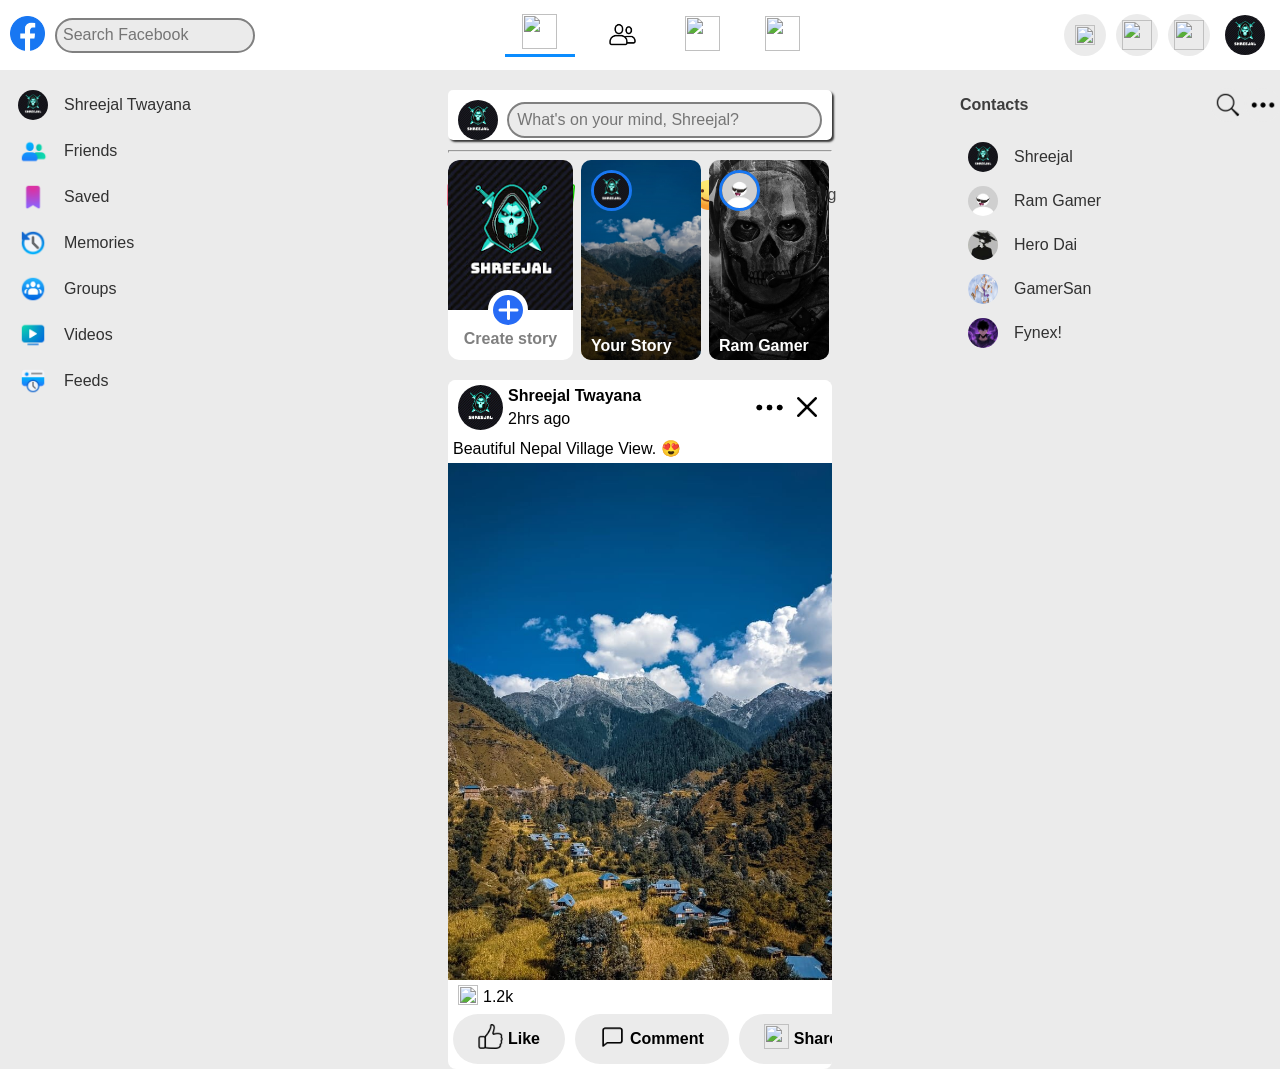
==== commit bd8c04e0: "post added" ====
--- a/index.html
+++ b/index.html
@@ -2,487 +2,365 @@
 <html lang="en">
 
 <head>
-
-    <link rel="icon" href="/assets/img/facebook.png">
+    <meta charset="UTF-8">
+    <meta name="viewport"
+        content="width=device-width, initial-scale=1.0">
+            <link rel="icon" href="/assets/img/facebook.png">
+    <meta property="og:title"
+        content="Facebook:Clone" />
+    <meta property="og:image"
+        content="facebook.png" />
+    <meta property="og:description"
+        content="A professionally designed Facebook Clone app." />
+    <meta property="og:type"
+        content="website" />
     <title>Facebook</title>
-    <link rel="stylesheet" href="/assets/css/style.css">
-    
+    <link rel="stylesheet"
+        href="/assets/css/style.css">
 </head>
 
 <body>
-    <header class="top-bar">
+    <header>
         <section class="logo__search">
             <div>
-                <img src="/assets/img/facebook.png" alt="" class="logo">
-            </div>
-
-            <div>
-                <input type="search" placeholder="Search Facebook" id="search">
+                <img src="/assets/img/facebook.png"
+                    alt="" class="logo">
+            </div>
+            
+            <div>
+                <input type="search"
+                    placeholder="Search Facebook"
+                    id="search">
             </div>
         </section>
         <section class="main-nav">
-
+            
             <div class="home">
-                <img class="header-icon" src="/assets/img/home.png" alt="">
-            </div>
-            <div>
-                <img class="header-icon" src="/assets/img/friends.png" alt="">
-            </div>
-            <div>
-                <img class="header-icon" src="/assets/img/messenger.png" alt="">
-            </div>
-            <div>
-                <img class="header-icon" src="/assets/img/gaming.png" alt="">
-            </div>
-
+                <img class="header-icon"
+                    src="/assets/img/home.png"
+                    alt="">
+            </div>
+            <div>
+                <img class="header-icon"
+                    src="/assets/img/friends.png"
+                    alt="">
+            </div>
+            <div>
+                <img class="header-icon"
+                    src="/assets/img/messenger.png"
+                    alt="">
+            </div>
+            <div>
+                <img class="header-icon"
+                    src="/assets/img/gaming.png"
+                    alt="">
+            </div>
+            
         </section>
         <section class="user">
-            <div class="menu-icon-div user-div">
-                <img class="header-icon menu-icon" src="/assets/img/dots-menu.png" alt="">
+            <div
+                class="menu-icon-div user-div">
+                <img class="header-icon menu-icon"
+                    src="/assets/img/dots-menu.png"
+                    alt="">
             </div>
             <div class="user-div">
-                <img class="header-icon" src="/assets/img/notification.png" alt="">
+                <img class="header-icon"
+                    src="/assets/img/notification.png"
+                    alt="">
             </div>
             <div class="user-div">
-                <img class="header-icon" src="/assets/img/messenger.png" alt="">
+                <img class="header-icon"
+                    src="/assets/img/messenger.png"
+                    alt="">
             </div>
             <div class="profile-icon">
-                <img class="profile-icon" src="/assets/img/profile.jpg" alt="">
-            </div>
-
+                <img class="profile-icon"
+                    src="/assets/img/profile.jpg"
+                    alt="">
+            </div>
+            
         </section>
     </header>
     <main>
-        <div class="left-bar">
-            <div>
-                <img src="/assets/img/profile.jpg" alt="" style="border-radius:50%;">
+        <aside class="left-bar">
+            <div>
+                <img src="/assets/img/profile.jpg"
+                    alt=""
+                    style="border-radius:50%;">
                 <p>Shreejal Twayana</p>
             </div>
             <div>
-                <img src="/assets/img/friend.png" alt="">
+                <img src="/assets/img/friend.png"
+                    alt="">
                 <p>Friends</p>
             </div>
             <div>
-                <img src="/assets/img/saved.png" alt="">
+                <img src="/assets/img/saved.png"
+                    alt="">
                 <p>Saved</p>
             </div>
             <div>
-                <img src="/assets/img/memories.png" alt="">
+                <img src="/assets/img/memories.png"
+                    alt="">
                 <p>Memories</p>
             </div>
             <div>
-                <img src="/assets/img/groups.png" alt="">
+                <img src="/assets/img/groups.png"
+                    alt="">
                 <p>Groups</p>
             </div>
             <div>
-                <img src="/assets/img/video.png" alt="">
+                <img src="/assets/img/video.png"
+                    alt="">
                 <p>Videos</p>
             </div>
             <div>
-                <img src="/assets/img/feed.png" alt="">
+                <img src="/assets/img/feed.png"
+                    alt="">
                 <p>Feeds</p>
             </div>
-        </div>
-
-
+        </aside>
+        
+        
         <div class="main">
             <div class="composer">
                 <div class="usr-inp">
-                    <img src="/assets/img/profile.jpg" alt="">
-                    <input type="text" placeholder="What's on your mind, Shreejal?">
-                </div>
-                <hr style="background:#e0e0e0;height:1px;">
+                    <img src="/assets/img/profile.jpg"
+                        alt="">
+                    <input type="text"
+                        placeholder="What's on your mind, Shreejal?">
+                </div>
+                <hr
+                    style="background:#e0e0e0;height:1px;">
                 <div class="inp-type">
                     <div>
-                        <img src="/assets/img/live.png" alt="">
+                        <img src="/assets/img/live.png"
+                            alt="">
                         <p>Live video
                         </p>
                     </div>
                     <div>
-                        <img src="/assets/img/photos.png" alt="">
+                        <img src="/assets/img/photos.png"
+                            alt="">
                         <p>Photo/Video
                         </p>
                     </div>
                     <div>
-                        <img src="/assets/img/smile.png" alt="">
+                        <img src="/assets/img/smile.png"
+                            alt="">
                         <p>Activity/Feeling
                         </p>
                     </div>
                 </div>
             </div>
-            <div class="stories-collection">
+            <div
+                class="stories-collection">
                 <div class="own-story">
-                    <div><img src="/assets/img/profile.jpg" alt="">
-                    </div>
-                    <div class="add-icon">
+                    <div><img
+                            src="/assets/img/profile.jpg"
+                            alt="">
+                    </div>
+                    <div
+                        class="add-icon">
                     </div>
                     <p>Create story
                     </p>
                 </div>
                 <div class="story">
                     <div>
-                        <img src="/assets/img/profile.jpg" alt="" class="story-profile">
-                    </div>
-                    <div class="story-img">
-                        <img src="/assets/img/story2.jpeg" alt="">
+                        <img src="/assets/img/profile.jpg"
+                            alt=""
+                            class="story-profile">
+                    </div>
+                    <div
+                        class="story-img">
+                        <img src="/assets/img/story2.jpeg"
+                            alt="">
                     </div>
                     <p>Your Story</p>
                 </div>
                 <div class="story">
                     <div>
-                        <img src="/assets/img/profile2.jpeg" alt="" class="story-profile">
-                    </div>
-                    <div class="story-img">
-                        <img src="/assets/img/story3.jpg" alt="">
+                        <img src="/assets/img/profile2.jpeg"
+                            alt=""
+                            class="story-profile">
+                    </div>
+                    <div
+                        class="story-img">
+                        <img src="/assets/img/story3.jpg"
+                            alt="">
                     </div>
                     <p>Ram Gamer</p>
                 </div>
                 <div class="story">
                     <div>
-                        <img src="/assets/img/profile3.jpg" alt="" class="story-profile">
-                    </div>
-                    <div class="story-img">
-                        <img src="/assets/img/story1.png" alt="">
+                        <img src="/assets/img/profile3.jpg"
+                            alt=""
+                            class="story-profile">
+                    </div>
+                    <div
+                        class="story-img">
+                        <img src="/assets/img/story1.png"
+                            alt="">
                     </div>
                     <p>Hero Dai</p>
                 </div>
                 <div class="story">
                     <div>
-                        <img src="/assets/img/profile4.jpg" alt="" class="story-profile">
-                    </div>
-                    <div class="story-img">
-                        <img src="/assets/img/story4.jpg" alt="">
+                        <img src="/assets/img/profile4.jpg"
+                            alt=""
+                            class="story-profile">
+                    </div>
+                    <div
+                        class="story-img">
+                        <img src="/assets/img/story4.jpg"
+                            alt="">
                     </div>
                     <p>GamerSan</p>
                 </div>
                 <div class="story">
                     <div>
-                        <img src="/assets/img/profile5.png" alt="" class="story-profile">
-                    </div>
-                    <div class="story-img">
-                        <img src="/assets/img/story5.jpg" alt="">
+                        <img src="/assets/img/profile5.png"
+                            alt=""
+                            class="story-profile">
+                    </div>
+                    <div
+                        class="story-img">
+                        <img src="/assets/img/story5.jpg"
+                            alt="">
                     </div>
                     <p>Fynex!</p>
                 </div>
             </div>
-
-
+            
+            
             <div class="all-post">
                 <div class="post">
-                    <div class="post-title">
-                        <div class="post-admin">
+                    <div
+                        class="post-title">
+                        <div
+                            class="post-admin">
                             <div>
-                                <img src="/assets/img/profile.jpg" alt="">
+                                <img src="/assets/img/profile.jpg"
+                                    alt="">
                             </div>
                             <div>
-                                <p style="font-weight:550;">
+                                <p
+                                    style="font-weight:550;">
                                     Shreejal
                                     Twayana
                                 </p>
-                                <p style="font-size: 12px; ">2hrs
+                                <p>2hrs
                                     ago
                                 </p>
                             </div>
                         </div>
-                        <div class="post-options">
-                            <div><img src="/assets/img/dots.png" alt="">
-                            </div>
-                            <div style="height:25px;width:20px;">
-                                <img src="/assets/img/close.png" alt="" style="height:20px;width:20px;">
-                            </div>
-                        </div>
-                    </div>
-                    <p class="post-description">
+                        <div
+                            class="post-options">
+                            <div><img
+                                    src="/assets/img/dots.png"
+                                    alt="">
+                            </div>
+                            <div
+                                style="height:25px;width:20px;">
+                                <img src="/assets/img/close.png"
+                                    alt=""
+                                    style="height:20px;width:20px;">
+                            </div>
+                        </div>
+                    </div>
+                    <p
+                        class="post-description">
                         Beautiful Nepal
                         Village View. 😍
                     </p>
-                    <div class="post-img">
-                        <img src="/assets/img/story2.jpeg" alt="">
-                    </div>
-                    <div class="reactions">
-                        <div><img src="/assets/img/color-like.png" alt="">
+                    <div
+                        class="post-img">
+                        <img src="/assets/img/story2.jpeg"
+                            alt="">
+                    </div>
+                    <div
+                        class="reactions">
+                        <div><img
+                                src="/assets/img/color-like.png"
+                                alt="">
                         </div>
                         <p>1.2k</p>
                     </div>
-                    <div class="post-actions">
-                        <div class="actions">
-                            <div><img src="/assets/img/like.PNG" alt="">
+                    <div
+                        class="post-actions">
+                        <div
+                            class="actions">
+                            <div><img
+                                    src="/assets/img/like.PNG"
+                                    alt="">
                             </div>
                             <p>Like</p>
                         </div>
-                        <div class="actions">
-                            <div><img src="/assets/img/comment2.PNG" alt="">
+                        <div
+                            class="actions">
+                            <div><img
+                                    src="/assets/img/comment2.PNG"
+                                    alt="">
                             </div>
                             <p>Comment
                             </p>
                         </div>
-                        <div class="actions">
-                            <div><img src="/assets/img/share.PNG" alt="">
+                        <div
+                            class="actions">
+                            <div><img
+                                    src="/assets/img/share.PNG"
+                                    alt="">
                             </div>
                             <p>Share</p>
                         </div>
                     </div>
                 </div>
-
-
-                <div class="post">
-                    <div class="post-title">
-                        <div class="post-admin">
-                            <div>
-                                <img src="/assets/img/profile2.jpeg" alt="">
-                            </div>
-                            <div>
-                                <p style="font-weight:550;">
-                                    Ram Gamer
-                                </p>
-                                <p style="font-size: 12px; ">1Day
-                                    ago
-                                </p>
-                            </div>
-                        </div>
-                        <div class="post-options">
-                            <div><img src="/assets/img/dots.png" alt="">
-                            </div>
-                            <div style="height:25px;width:20px;">
-                                <img src="/assets/img/close.png" alt="" style="height:20px;width:20px;">
-                            </div>
-                        </div>
-                    </div>
-                    <p class="post-description">
-                        Night Sky.
-                    </p>
-                    <div class="post-img">
-                        <img src="/assets/img/story6.jpg" alt="">
-                    </div>
-                    <div class="reactions">
-                        <div><img src="/assets/img/color-like.png" alt="">
-                        </div>
-                        <p>103</p>
-                    </div>
-                    <div class="post-actions">
-                        <div class="actions">
-                            <div><img src="/assets/img/like.PNG" alt="">
-                            </div>
-                            <p>Like</p>
-                        </div>
-                        <div class="actions">
-                            <div><img src="/assets/img/comment2.PNG" alt="">
-                            </div>
-                            <p>Comment
-                            </p>
-                        </div>
-                        <div class="actions">
-                            <div><img src="/assets/img/share.PNG" alt="">
-                            </div>
-                            <p>Share</p>
-                        </div>
-                    </div>
-                </div>
-
-
-
-                <div class="post">
-                    <div class="post-title">
-                        <div class="post-admin">
-                            <div>
-                                <img src="/assets/img/profile3.jpg" alt="">
-                            </div>
-                            <div>
-                                <p style="font-weight:550;">
-                                    Hero Dai
-                                </p>
-                                <p style="font-size: 12px; ">2hrs
-                                    ago
-                                </p>
-                            </div>
-                        </div>
-                        <div class="post-options">
-                            <div><img src="/assets/img/dots.png" alt="">
-                            </div>
-                            <div style="height:25px;width:20px;">
-                                <img src="/assets/img/close.png" alt="" style="height:20px;width:20px;">
-                            </div>
-                        </div>
-                    </div>
-                    <p class="post-description">
-                        Ice Dragon
-                    </p>
-                    <div class="post-img">
-                        <img src="/assets/img/story5.jpg" alt="">
-                    </div>
-                    <div class="reactions">
-                        <div><img src="/assets/img/color-like.png" alt="">
-                        </div>
-                        <p>763</p>
-                    </div>
-                    <div class="post-actions">
-                        <div class="actions">
-                            <div><img src="/assets/img/like.PNG" alt="">
-                            </div>
-                            <p>Like</p>
-                        </div>
-                        <div class="actions">
-                            <div><img src="/assets/img/comment2.PNG" alt="">
-                            </div>
-                            <p>Comment
-                            </p>
-                        </div>
-                        <div class="actions">
-                            <div><img src="/assets/img/share.PNG" alt="">
-                            </div>
-                            <p>Share</p>
-                        </div>
-                    </div>
-                </div>
-
-
-
-
-                <div class="post">
-                    <div class="post-title">
-                        <div class="post-admin">
-                            <div>
-                                <img src="/assets/img/profile4.jpg" alt="">
-                            </div>
-                            <div>
-                                <p style="font-weight:550;">
-                                    GamerSan
-                                </p>
-                                <p style="font-size: 12px; ">7Days
-                                    ago
-                                </p>
-                            </div>
-                        </div>
-                        <div class="post-options">
-                            <div><img src="/assets/img/dots.png" alt="">
-                            </div>
-                            <div style="height:25px;width:20px;">
-                                <img src="/assets/img/close.png" alt="" style="height:20px;width:20px;">
-                            </div>
-                        </div>
-                    </div>
-                    <p class="post-description">
-                        Call of Duty (Ghost)
-                    </p>
-                    <div class="post-img">
-                        <img src="/assets/img/story3.jpg" alt="">
-                    </div>
-                    <div class="reactions">
-                        <div><img src="/assets/img/color-like.png" alt="">
-                        </div>
-                        <p>32</p>
-                    </div>
-                    <div class="post-actions">
-                        <div class="actions">
-                            <div><img src="/assets/img/like.PNG" alt="">
-                            </div>
-                            <p>Like</p>
-                        </div>
-                        <div class="actions">
-                            <div><img src="/assets/img/comment2.PNG" alt="">
-                            </div>
-                            <p>Comment
-                            </p>
-                        </div>
-                        <div class="actions">
-                            <div><img src="/assets/img/share.PNG" alt="">
-                            </div>
-                            <p>Share</p>
-                        </div>
-                    </div>
-                </div>
-
-
-
-                <div class="post">
-                    <div class="post-title">
-                        <div class="post-admin">
-                            <div>
-                                <img src="/assets/img/profile5.png" alt="">
-                            </div>
-                            <div>
-                                <p style="font-weight:550;">
-                                    Fynex!
-                                </p>
-                                <p style="font-size: 12px; ">16hrs
-                                    ago
-                                </p>
-                            </div>
-                        </div>
-                        <div class="post-options">
-                            <div><img src="/assets/img/dots.png" alt="">
-                            </div>
-                            <div style="height:25px;width:20px;">
-                                <img src="/assets/img/close.png" alt="" style="height:20px;width:20px;">
-                            </div>
-                        </div>
-                    </div>
-                    <p class="post-description">
-                        Wallpaper for Mobile. Created Using AI.
-                    </p>
-                    <div class="post-img">
-                        <img src="/assets/img/story1.png" alt="">
-                    </div>
-                    <div class="reactions">
-                        <div><img src="/assets/img/color-like.png" alt="">
-                        </div>
-                        <p>673</p>
-                    </div>
-                    <div class="post-actions">
-                        <div class="actions">
-                            <div><img src="/assets/img/like.PNG" alt="">
-                            </div>
-                            <p>Like</p>
-                        </div>
-                        <div class="actions">
-                            <div><img src="/assets/img/comment2.PNG" alt="">
-                            </div>
-                            <p>Comment
-                            </p>
-                        </div>
-                        <div class="actions">
-                            <div><img src="/assets/img/share.PNG" alt="">
-                            </div>
-                            <p>Share</p>
-                        </div>
-                    </div>
-                </div>
             </div>
         </div>
-
-
-
-        <div class="right-bar">
+        
+        
+        
+        <aside>
             <div class="contacts">
-                <header class="contact-top">
+                <header
+                    class="contact-top">
                     <p>Contacts</p>
                     <div>
-                        <img src="/assets/img/search.png" alt="">
-                        <img src="/assets/img/dots.png" alt="">
+                        <img src="/assets/img/search.png"
+                            alt="">
+                        <img src="/assets/img/dots.png"
+                            alt="">
                     </div>
                 </header>
                 <div>
-                    <img src="/assets/img/profile.jpg" alt="">
+                    <img src="/assets/img/profile.jpg"
+                        alt="">
                     <p>Shreejal</p>
                 </div>
                 <div>
-                    <img src="/assets/img/profile2.jpeg" alt="">
+                    <img src="/assets/img/profile2.jpeg"
+                        alt="">
                     <p>Ram Gamer</p>
                 </div>
                 <div>
-                    <img src="/assets/img/profile3.jpg" alt="">
+                    <img src="/assets/img/profile3.jpg"
+                        alt="">
                     <p>Hero Dai</p>
                 </div>
                 <div>
-                    <img src="/assets/img/profile4.jpg" alt="">
+                    <img src="/assets/img/profile4.jpg"
+                        alt="">
                     <p>GamerSan</p>
                 </div>
                 <div>
-                    <img src="/assets/img/profile5.png" alt="">
+                    <img src="/assets/img/profile5.png"
+                        alt="">
                     <p>Fynex!</p>
                 </div>
             </div>
-        </div>
+        </aside>
     </main>
 </body>
 
--- a/assets/css/style.css
+++ b/assets/css/style.css
@@ -2,7 +2,11 @@
   --main-bg: #EBEBEB;
   background: var(--main-bg);
   font-family: arial;
+  height: 100vh;
+  width: 100vw;
   margin: 0;
+  display: flex;
+  flex-direction: column;
 }
 
 #search {
@@ -29,13 +33,6 @@
   padding: 10px;
   background-color: #fff;
 }
-
-.top-bar{
-  position: fixed;
-  width: 99%;
-  top:0;
-  z-index: 20;
-}
 .home{
   display:flex;
   padding:0 10px 5px 10px;
@@ -109,12 +106,9 @@
 }
 .left-bar {
   display: flex;
-  margin-top: 70px;
-  top:100px;
   flex-direction: column;
   gap: 16px;
   padding: 20px 0 0 10px;
-  position: sticky;
 }
 
 .left-bar>div,
@@ -130,9 +124,7 @@
   color: #313131;
 }
 
-.right-bar{
-  margin-top: 70px;
-}
+
 .contacts div {
   margin: 2px 0;
 }
@@ -182,21 +174,14 @@
   flex-direction: column;
   align-items: center;
   gap:20px;
-  min-height: fit-content;
-  height: auto;
-  overflow-y: scroll;
-  margin-top: 100px;
-}
-
-.main::-webkit-scrollbar{
-  display: none;
+  margin-top: 20px;
 }
 
 .composer {
   height: 50px;
   min-height: fit-content;
   background: #FFFFFF;
-  width: 70%;
+  width: 60%;
   border-radius: 5px;
   box-shadow: 2px 2px 2px #363636;
 }
@@ -256,7 +241,7 @@
   scroll-behavior: smooth;  
   overflow-y: hidden;
   gap:8px;
-  width:70%;
+  width:60%;
   height:200px;
   border-radius:12px;
 }
@@ -370,14 +355,13 @@
   flex-direction: column;
   min-height: 400px;
   max-height: auto;
-  gap:15px;
-  width: 70%;
+  width: 60%;
   }
 .post{
   background-color: white;
   display: flex;
   flex-direction: column;
-  height: auto;
+  height:auto;
   border-radius: 8px;
   width: 100%;
   overflow: hidden;
@@ -435,7 +419,7 @@
   margin:0 0 5px 0;
 }
 .post-img{
-  aspect-ratio: 16 / 7;
+  height: 77%;
   background-color: #36363688;
   width:100%;
 }
@@ -476,5 +460,5 @@
 
 .post-description{
   margin:0 0 5px 0;
-  padding:0 10px;
+  padding:0 5px;
 }
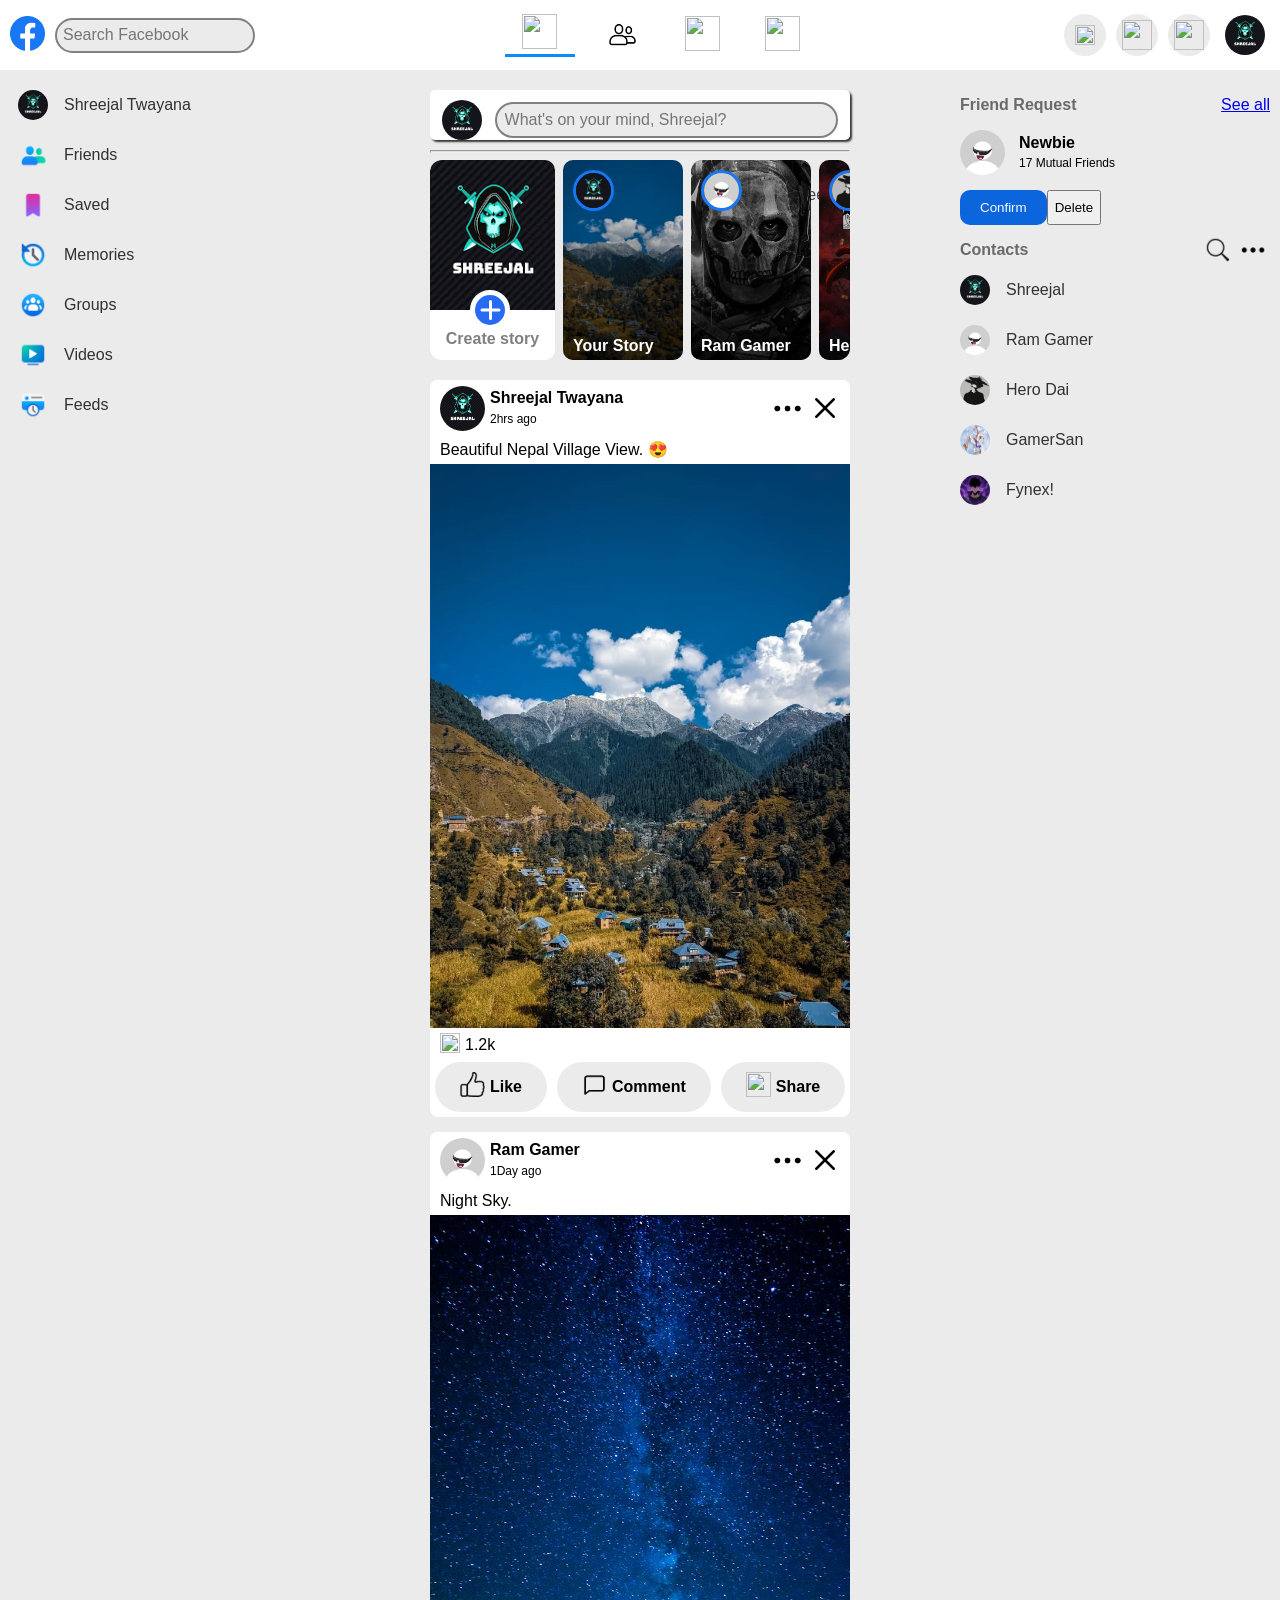
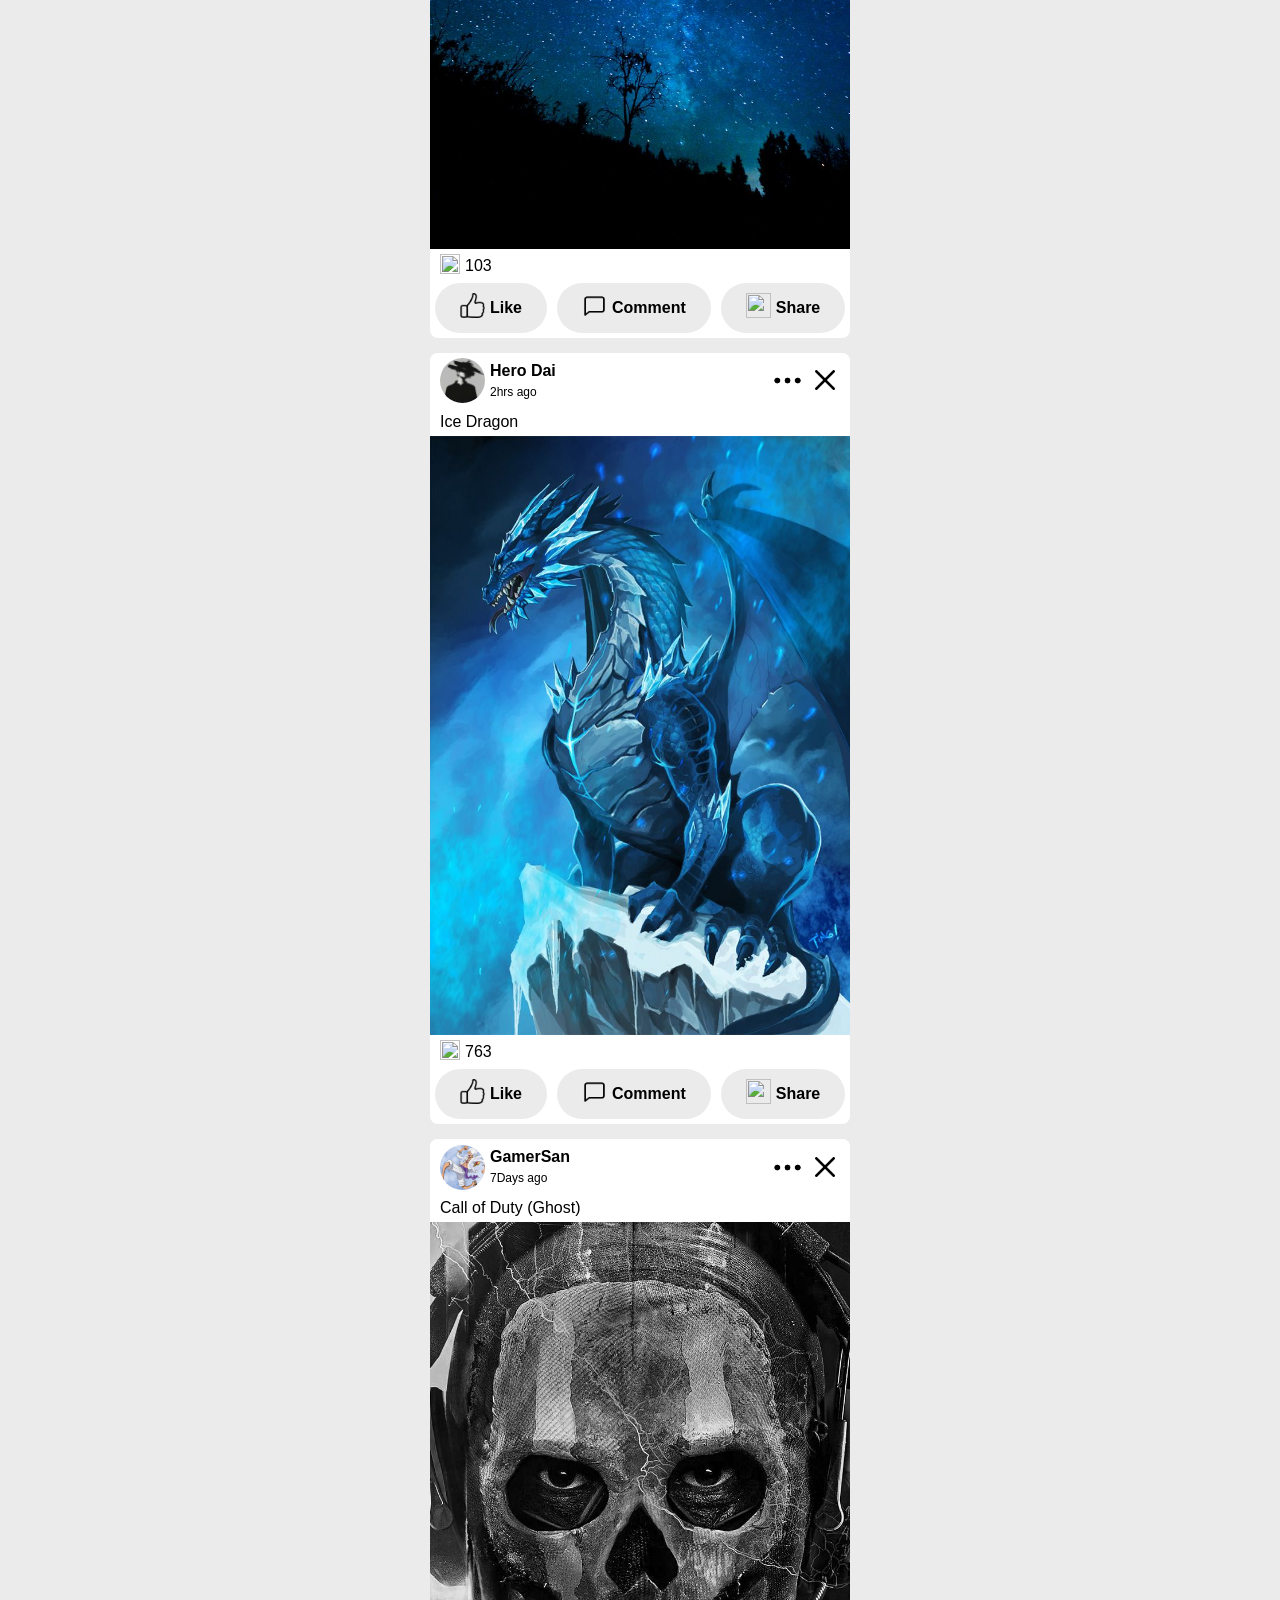
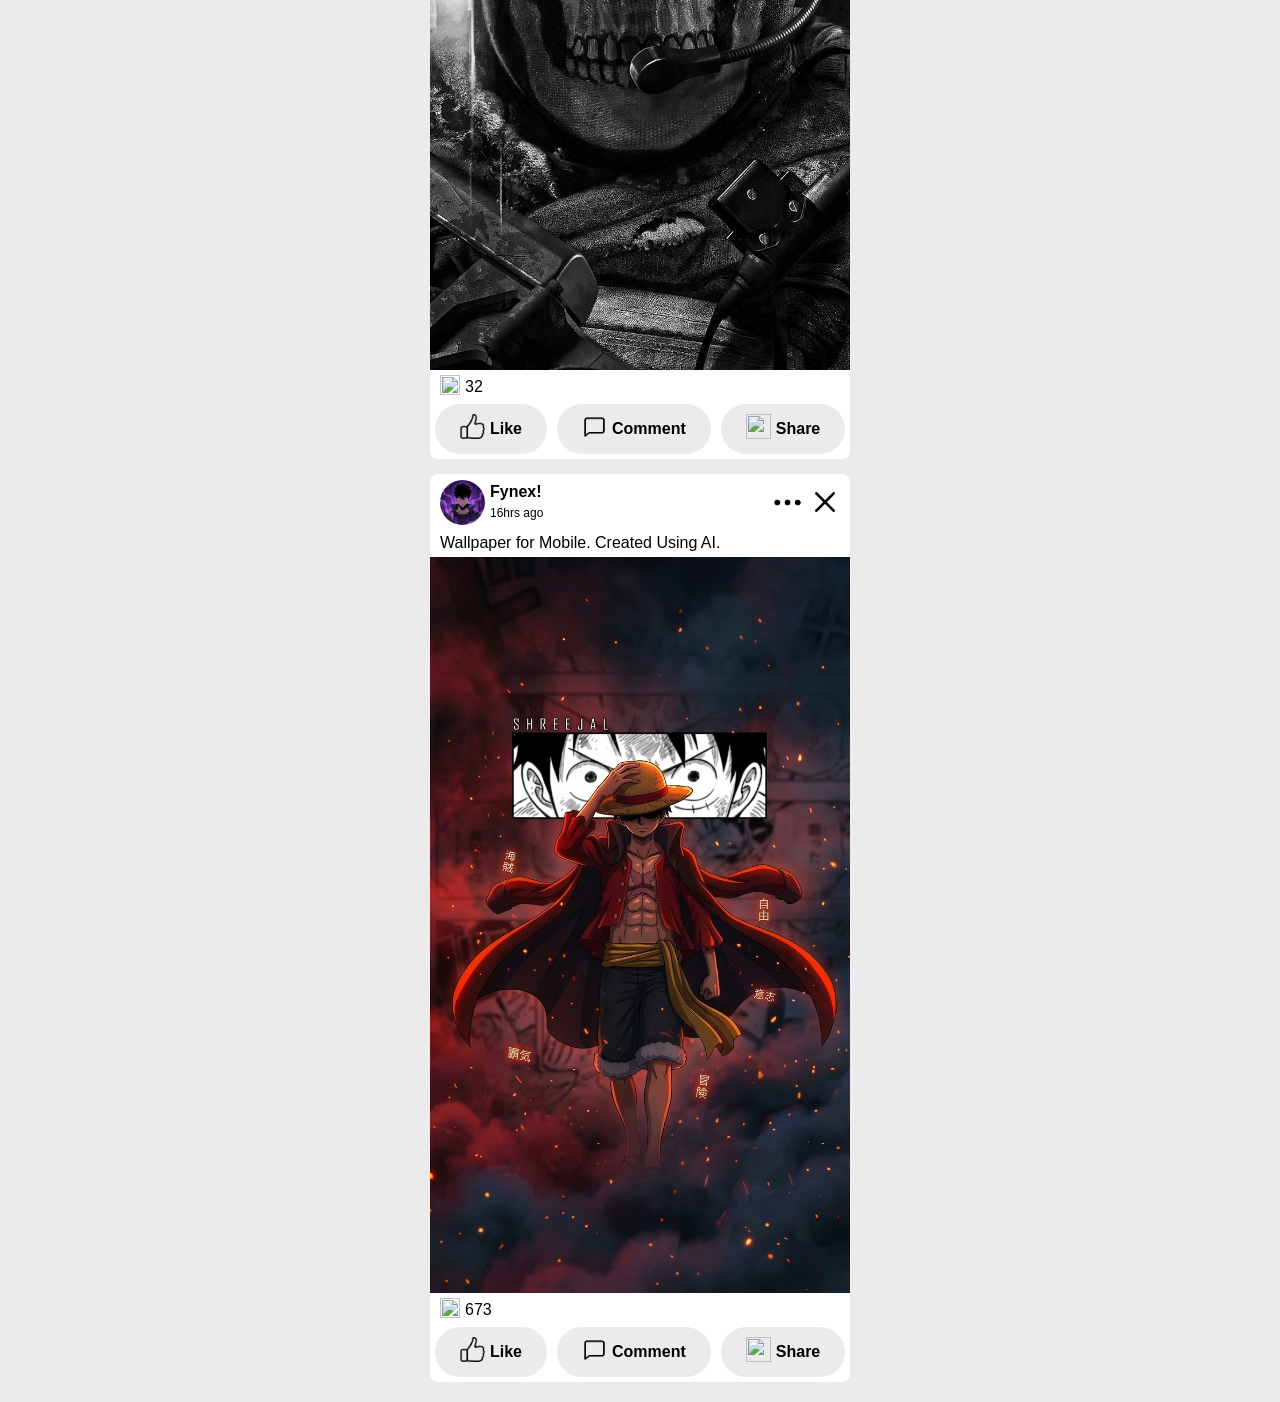
==== commit f6ccfe4b: "added friend req" ====
--- a/index.html
+++ b/index.html
@@ -2,365 +2,507 @@
 <html lang="en">
 
 <head>
-    <meta charset="UTF-8">
-    <meta name="viewport"
-        content="width=device-width, initial-scale=1.0">
-            <link rel="icon" href="/assets/img/facebook.png">
-    <meta property="og:title"
-        content="Facebook:Clone" />
-    <meta property="og:image"
-        content="facebook.png" />
-    <meta property="og:description"
-        content="A professionally designed Facebook Clone app." />
-    <meta property="og:type"
-        content="website" />
+
+    <link rel="icon" href="/assets/img/facebook.png">
     <title>Facebook</title>
-    <link rel="stylesheet"
-        href="/assets/css/style.css">
+    <link rel="stylesheet" href="/assets/css/style.css">
+    
 </head>
 
 <body>
-    <header>
+    <header class="top-bar">
         <section class="logo__search">
             <div>
-                <img src="/assets/img/facebook.png"
-                    alt="" class="logo">
-            </div>
-            
-            <div>
-                <input type="search"
-                    placeholder="Search Facebook"
-                    id="search">
+                <img src="/assets/img/facebook.png" alt="" class="logo">
+            </div>
+
+            <div>
+                <input type="search" placeholder="Search Facebook" id="search">
             </div>
         </section>
         <section class="main-nav">
-            
+
             <div class="home">
-                <img class="header-icon"
-                    src="/assets/img/home.png"
-                    alt="">
-            </div>
-            <div>
-                <img class="header-icon"
-                    src="/assets/img/friends.png"
-                    alt="">
-            </div>
-            <div>
-                <img class="header-icon"
-                    src="/assets/img/messenger.png"
-                    alt="">
-            </div>
-            <div>
-                <img class="header-icon"
-                    src="/assets/img/gaming.png"
-                    alt="">
-            </div>
-            
+                <img class="header-icon" src="/assets/img/home.png" alt="">
+            </div>
+            <div>
+                <img class="header-icon" src="/assets/img/friends.png" alt="">
+            </div>
+            <div>
+                <img class="header-icon" src="/assets/img/messenger.png" alt="">
+            </div>
+            <div>
+                <img class="header-icon" src="/assets/img/gaming.png" alt="">
+            </div>
+
         </section>
         <section class="user">
-            <div
-                class="menu-icon-div user-div">
-                <img class="header-icon menu-icon"
-                    src="/assets/img/dots-menu.png"
-                    alt="">
+            <div class="menu-icon-div user-div">
+                <img class="header-icon menu-icon" src="/assets/img/dots-menu.png" alt="">
             </div>
             <div class="user-div">
-                <img class="header-icon"
-                    src="/assets/img/notification.png"
-                    alt="">
+                <img class="header-icon" src="/assets/img/notification.png" alt="">
             </div>
             <div class="user-div">
-                <img class="header-icon"
-                    src="/assets/img/messenger.png"
-                    alt="">
+                <img class="header-icon" src="/assets/img/messenger.png" alt="">
             </div>
             <div class="profile-icon">
-                <img class="profile-icon"
-                    src="/assets/img/profile.jpg"
-                    alt="">
-            </div>
-            
+                <img class="profile-icon" src="/assets/img/profile.jpg" alt="">
+            </div>
+
         </section>
     </header>
     <main>
-        <aside class="left-bar">
-            <div>
-                <img src="/assets/img/profile.jpg"
-                    alt=""
-                    style="border-radius:50%;">
+        <div class="left-bar">
+            <div>
+                <img src="/assets/img/profile.jpg" alt="" style="border-radius:50%;">
                 <p>Shreejal Twayana</p>
             </div>
             <div>
-                <img src="/assets/img/friend.png"
-                    alt="">
+                <img src="/assets/img/friend.png" alt="">
                 <p>Friends</p>
             </div>
             <div>
-                <img src="/assets/img/saved.png"
-                    alt="">
+                <img src="/assets/img/saved.png" alt="">
                 <p>Saved</p>
             </div>
             <div>
-                <img src="/assets/img/memories.png"
-                    alt="">
+                <img src="/assets/img/memories.png" alt="">
                 <p>Memories</p>
             </div>
             <div>
-                <img src="/assets/img/groups.png"
-                    alt="">
+                <img src="/assets/img/groups.png" alt="">
                 <p>Groups</p>
             </div>
             <div>
-                <img src="/assets/img/video.png"
-                    alt="">
+                <img src="/assets/img/video.png" alt="">
                 <p>Videos</p>
             </div>
             <div>
-                <img src="/assets/img/feed.png"
-                    alt="">
+                <img src="/assets/img/feed.png" alt="">
                 <p>Feeds</p>
             </div>
-        </aside>
-        
-        
+        </div>
+
+
         <div class="main">
             <div class="composer">
                 <div class="usr-inp">
-                    <img src="/assets/img/profile.jpg"
-                        alt="">
-                    <input type="text"
-                        placeholder="What's on your mind, Shreejal?">
-                </div>
-                <hr
-                    style="background:#e0e0e0;height:1px;">
+                    <img src="/assets/img/profile.jpg" alt="">
+                    <input type="text" placeholder="What's on your mind, Shreejal?">
+                </div>
+                <hr style="background:#e0e0e0;height:1px;">
                 <div class="inp-type">
                     <div>
-                        <img src="/assets/img/live.png"
-                            alt="">
+                        <img src="/assets/img/live.png" alt="">
                         <p>Live video
                         </p>
                     </div>
                     <div>
-                        <img src="/assets/img/photos.png"
-                            alt="">
+                        <img src="/assets/img/photos.png" alt="">
                         <p>Photo/Video
                         </p>
                     </div>
                     <div>
-                        <img src="/assets/img/smile.png"
-                            alt="">
+                        <img src="/assets/img/smile.png" alt="">
                         <p>Activity/Feeling
                         </p>
                     </div>
                 </div>
             </div>
-            <div
-                class="stories-collection">
+            <div class="stories-collection">
                 <div class="own-story">
-                    <div><img
-                            src="/assets/img/profile.jpg"
-                            alt="">
-                    </div>
-                    <div
-                        class="add-icon">
+                    <div><img src="/assets/img/profile.jpg" alt="">
+                    </div>
+                    <div class="add-icon">
                     </div>
                     <p>Create story
                     </p>
                 </div>
                 <div class="story">
                     <div>
-                        <img src="/assets/img/profile.jpg"
-                            alt=""
-                            class="story-profile">
-                    </div>
-                    <div
-                        class="story-img">
-                        <img src="/assets/img/story2.jpeg"
-                            alt="">
+                        <img src="/assets/img/profile.jpg" alt="" class="story-profile">
+                    </div>
+                    <div class="story-img">
+                        <img src="/assets/img/story2.jpeg" alt="">
                     </div>
                     <p>Your Story</p>
                 </div>
                 <div class="story">
                     <div>
-                        <img src="/assets/img/profile2.jpeg"
-                            alt=""
-                            class="story-profile">
-                    </div>
-                    <div
-                        class="story-img">
-                        <img src="/assets/img/story3.jpg"
-                            alt="">
+                        <img src="/assets/img/profile2.jpeg" alt="" class="story-profile">
+                    </div>
+                    <div class="story-img">
+                        <img src="/assets/img/story3.jpg" alt="">
                     </div>
                     <p>Ram Gamer</p>
                 </div>
                 <div class="story">
                     <div>
-                        <img src="/assets/img/profile3.jpg"
-                            alt=""
-                            class="story-profile">
-                    </div>
-                    <div
-                        class="story-img">
-                        <img src="/assets/img/story1.png"
-                            alt="">
+                        <img src="/assets/img/profile3.jpg" alt="" class="story-profile">
+                    </div>
+                    <div class="story-img">
+                        <img src="/assets/img/story1.png" alt="">
                     </div>
                     <p>Hero Dai</p>
                 </div>
                 <div class="story">
                     <div>
-                        <img src="/assets/img/profile4.jpg"
-                            alt=""
-                            class="story-profile">
-                    </div>
-                    <div
-                        class="story-img">
-                        <img src="/assets/img/story4.jpg"
-                            alt="">
+                        <img src="/assets/img/profile4.jpg" alt="" class="story-profile">
+                    </div>
+                    <div class="story-img">
+                        <img src="/assets/img/story4.jpg" alt="">
                     </div>
                     <p>GamerSan</p>
                 </div>
                 <div class="story">
                     <div>
-                        <img src="/assets/img/profile5.png"
-                            alt=""
-                            class="story-profile">
-                    </div>
-                    <div
-                        class="story-img">
-                        <img src="/assets/img/story5.jpg"
-                            alt="">
+                        <img src="/assets/img/profile5.png" alt="" class="story-profile">
+                    </div>
+                    <div class="story-img">
+                        <img src="/assets/img/story5.jpg" alt="">
                     </div>
                     <p>Fynex!</p>
                 </div>
             </div>
-            
-            
+
+
             <div class="all-post">
                 <div class="post">
-                    <div
-                        class="post-title">
-                        <div
-                            class="post-admin">
-                            <div>
-                                <img src="/assets/img/profile.jpg"
-                                    alt="">
-                            </div>
-                            <div>
-                                <p
-                                    style="font-weight:550;">
+                    <div class="post-title">
+                        <div class="post-admin">
+                            <div>
+                                <img src="/assets/img/profile.jpg" alt="">
+                            </div>
+                            <div>
+                                <p style="font-weight:550;">
                                     Shreejal
                                     Twayana
                                 </p>
-                                <p>2hrs
+                                <p style="font-size: 12px; ">2hrs
                                     ago
                                 </p>
                             </div>
                         </div>
-                        <div
-                            class="post-options">
-                            <div><img
-                                    src="/assets/img/dots.png"
-                                    alt="">
-                            </div>
-                            <div
-                                style="height:25px;width:20px;">
-                                <img src="/assets/img/close.png"
-                                    alt=""
-                                    style="height:20px;width:20px;">
-                            </div>
-                        </div>
-                    </div>
-                    <p
-                        class="post-description">
+                        <div class="post-options">
+                            <div><img src="/assets/img/dots.png" alt="">
+                            </div>
+                            <div style="height:25px;width:20px;">
+                                <img src="/assets/img/close.png" alt="" style="height:20px;width:20px;">
+                            </div>
+                        </div>
+                    </div>
+                    <p class="post-description">
                         Beautiful Nepal
                         Village View. 😍
                     </p>
-                    <div
-                        class="post-img">
-                        <img src="/assets/img/story2.jpeg"
-                            alt="">
-                    </div>
-                    <div
-                        class="reactions">
-                        <div><img
-                                src="/assets/img/color-like.png"
-                                alt="">
+                    <div class="post-img">
+                        <img src="/assets/img/story2.jpeg" alt="">
+                    </div>
+                    <div class="reactions">
+                        <div><img src="/assets/img/color-like.png" alt="">
                         </div>
                         <p>1.2k</p>
                     </div>
-                    <div
-                        class="post-actions">
-                        <div
-                            class="actions">
-                            <div><img
-                                    src="/assets/img/like.PNG"
-                                    alt="">
+                    <div class="post-actions">
+                        <div class="actions">
+                            <div><img src="/assets/img/like.PNG" alt="">
                             </div>
                             <p>Like</p>
                         </div>
-                        <div
-                            class="actions">
-                            <div><img
-                                    src="/assets/img/comment2.PNG"
-                                    alt="">
+                        <div class="actions">
+                            <div><img src="/assets/img/comment2.PNG" alt="">
                             </div>
                             <p>Comment
                             </p>
                         </div>
-                        <div
-                            class="actions">
-                            <div><img
-                                    src="/assets/img/share.PNG"
-                                    alt="">
+                        <div class="actions">
+                            <div><img src="/assets/img/share.PNG" alt="">
                             </div>
                             <p>Share</p>
                         </div>
                     </div>
                 </div>
+
+
+                <div class="post">
+                    <div class="post-title">
+                        <div class="post-admin">
+                            <div>
+                                <img src="/assets/img/profile2.jpeg" alt="">
+                            </div>
+                            <div>
+                                <p style="font-weight:550;">
+                                    Ram Gamer
+                                </p>
+                                <p style="font-size: 12px; ">1Day
+                                    ago
+                                </p>
+                            </div>
+                        </div>
+                        <div class="post-options">
+                            <div><img src="/assets/img/dots.png" alt="">
+                            </div>
+                            <div style="height:25px;width:20px;">
+                                <img src="/assets/img/close.png" alt="" style="height:20px;width:20px;">
+                            </div>
+                        </div>
+                    </div>
+                    <p class="post-description">
+                        Night Sky.
+                    </p>
+                    <div class="post-img">
+                        <img src="/assets/img/story6.jpg" alt="">
+                    </div>
+                    <div class="reactions">
+                        <div><img src="/assets/img/color-like.png" alt="">
+                        </div>
+                        <p>103</p>
+                    </div>
+                    <div class="post-actions">
+                        <div class="actions">
+                            <div><img src="/assets/img/like.PNG" alt="">
+                            </div>
+                            <p>Like</p>
+                        </div>
+                        <div class="actions">
+                            <div><img src="/assets/img/comment2.PNG" alt="">
+                            </div>
+                            <p>Comment
+                            </p>
+                        </div>
+                        <div class="actions">
+                            <div><img src="/assets/img/share.PNG" alt="">
+                            </div>
+                            <p>Share</p>
+                        </div>
+                    </div>
+                </div>
+
+
+
+                <div class="post">
+                    <div class="post-title">
+                        <div class="post-admin">
+                            <div>
+                                <img src="/assets/img/profile3.jpg" alt="">
+                            </div>
+                            <div>
+                                <p style="font-weight:550;">
+                                    Hero Dai
+                                </p>
+                                <p style="font-size: 12px; ">2hrs
+                                    ago
+                                </p>
+                            </div>
+                        </div>
+                        <div class="post-options">
+                            <div><img src="/assets/img/dots.png" alt="">
+                            </div>
+                            <div style="height:25px;width:20px;">
+                                <img src="/assets/img/close.png" alt="" style="height:20px;width:20px;">
+                            </div>
+                        </div>
+                    </div>
+                    <p class="post-description">
+                        Ice Dragon
+                    </p>
+                    <div class="post-img">
+                        <img src="/assets/img/story5.jpg" alt="">
+                    </div>
+                    <div class="reactions">
+                        <div><img src="/assets/img/color-like.png" alt="">
+                        </div>
+                        <p>763</p>
+                    </div>
+                    <div class="post-actions">
+                        <div class="actions">
+                            <div><img src="/assets/img/like.PNG" alt="">
+                            </div>
+                            <p>Like</p>
+                        </div>
+                        <div class="actions">
+                            <div><img src="/assets/img/comment2.PNG" alt="">
+                            </div>
+                            <p>Comment
+                            </p>
+                        </div>
+                        <div class="actions">
+                            <div><img src="/assets/img/share.PNG" alt="">
+                            </div>
+                            <p>Share</p>
+                        </div>
+                    </div>
+                </div>
+
+
+
+
+                <div class="post">
+                    <div class="post-title">
+                        <div class="post-admin">
+                            <div>
+                                <img src="/assets/img/profile4.jpg" alt="">
+                            </div>
+                            <div>
+                                <p style="font-weight:550;">
+                                    GamerSan
+                                </p>
+                                <p style="font-size: 12px; ">7Days
+                                    ago
+                                </p>
+                            </div>
+                        </div>
+                        <div class="post-options">
+                            <div><img src="/assets/img/dots.png" alt="">
+                            </div>
+                            <div style="height:25px;width:20px;">
+                                <img src="/assets/img/close.png" alt="" style="height:20px;width:20px;">
+                            </div>
+                        </div>
+                    </div>
+                    <p class="post-description">
+                        Call of Duty (Ghost)
+                    </p>
+                    <div class="post-img">
+                        <img src="/assets/img/story3.jpg" alt="">
+                    </div>
+                    <div class="reactions">
+                        <div><img src="/assets/img/color-like.png" alt="">
+                        </div>
+                        <p>32</p>
+                    </div>
+                    <div class="post-actions">
+                        <div class="actions">
+                            <div><img src="/assets/img/like.PNG" alt="">
+                            </div>
+                            <p>Like</p>
+                        </div>
+                        <div class="actions">
+                            <div><img src="/assets/img/comment2.PNG" alt="">
+                            </div>
+                            <p>Comment
+                            </p>
+                        </div>
+                        <div class="actions">
+                            <div><img src="/assets/img/share.PNG" alt="">
+                            </div>
+                            <p>Share</p>
+                        </div>
+                    </div>
+                </div>
+
+
+
+                <div class="post">
+                    <div class="post-title">
+                        <div class="post-admin">
+                            <div>
+                                <img src="/assets/img/profile5.png" alt="">
+                            </div>
+                            <div>
+                                <p style="font-weight:550;">
+                                    Fynex!
+                                </p>
+                                <p style="font-size: 12px; ">16hrs
+                                    ago
+                                </p>
+                            </div>
+                        </div>
+                        <div class="post-options">
+                            <div><img src="/assets/img/dots.png" alt="">
+                            </div>
+                            <div style="height:25px;width:20px;">
+                                <img src="/assets/img/close.png" alt="" style="height:20px;width:20px;">
+                            </div>
+                        </div>
+                    </div>
+                    <p class="post-description">
+                        Wallpaper for Mobile. Created Using AI.
+                    </p>
+                    <div class="post-img">
+                        <img src="/assets/img/story1.png" alt="">
+                    </div>
+                    <div class="reactions">
+                        <div><img src="/assets/img/color-like.png" alt="">
+                        </div>
+                        <p>673</p>
+                    </div>
+                    <div class="post-actions">
+                        <div class="actions">
+                            <div><img src="/assets/img/like.PNG" alt="">
+                            </div>
+                            <p>Like</p>
+                        </div>
+                        <div class="actions">
+                            <div><img src="/assets/img/comment2.PNG" alt="">
+                            </div>
+                            <p>Comment
+                            </p>
+                        </div>
+                        <div class="actions">
+                            <div><img src="/assets/img/share.PNG" alt="">
+                            </div>
+                            <p>Share</p>
+                        </div>
+                    </div>
+                </div>
             </div>
         </div>
-        
-        
-        
-        <aside>
+
+
+
+        <div class="right-bar">
+            <div class="friend-req">
+                <header class="req-top">
+                    <p>Friend Request</p>
+                    <a href="#">See all</a>
+                </header>
+                <div class="request">
+                    <div class="sender">
+                        <div class="sender-profile"><img src="./assets/img/profile2.jpeg" alt=""></div>
+                        <div class="sender-info">
+                            <p>Newbie</p>
+                            <p>17 Mutual Friends</p>
+                        </div>
+                    </div>
+                    <div class="option">
+                        <button class="confirm">Confirm</button>
+                        <button class="delete">Delete</button>
+                    </div>
+                </div>
+            </div>
+
             <div class="contacts">
-                <header
-                    class="contact-top">
+                <header class="contact-top">
                     <p>Contacts</p>
                     <div>
-                        <img src="/assets/img/search.png"
-                            alt="">
-                        <img src="/assets/img/dots.png"
-                            alt="">
+                        <img src="/assets/img/search.png" alt="">
+                        <img src="/assets/img/dots.png" alt="">
                     </div>
                 </header>
                 <div>
-                    <img src="/assets/img/profile.jpg"
-                        alt="">
+                    <img src="/assets/img/profile.jpg" alt="">
                     <p>Shreejal</p>
                 </div>
                 <div>
-                    <img src="/assets/img/profile2.jpeg"
-                        alt="">
+                    <img src="/assets/img/profile2.jpeg" alt="">
                     <p>Ram Gamer</p>
                 </div>
                 <div>
-                    <img src="/assets/img/profile3.jpg"
-                        alt="">
+                    <img src="/assets/img/profile3.jpg" alt="">
                     <p>Hero Dai</p>
                 </div>
                 <div>
-                    <img src="/assets/img/profile4.jpg"
-                        alt="">
+                    <img src="/assets/img/profile4.jpg" alt="">
                     <p>GamerSan</p>
                 </div>
                 <div>
-                    <img src="/assets/img/profile5.png"
-                        alt="">
+                    <img src="/assets/img/profile5.png" alt="">
                     <p>Fynex!</p>
                 </div>
             </div>
-        </aside>
+        </div>
     </main>
 </body>
 
--- a/assets/css/style.css
+++ b/assets/css/style.css
@@ -1,12 +1,9 @@
 body {
   --main-bg: #EBEBEB;
+  --fb-color:rgb(107, 105, 105);
   background: var(--main-bg);
   font-family: arial;
-  height: 100vh;
-  width: 100vw;
   margin: 0;
-  display: flex;
-  flex-direction: column;
 }
 
 #search {
@@ -33,6 +30,13 @@
   padding: 10px;
   background-color: #fff;
 }
+
+.top-bar{
+  position: sticky;
+  padding: 10px 10px;
+  top:0px;
+  z-index: 20;
+}
 .home{
   display:flex;
   padding:0 10px 5px 10px;
@@ -87,7 +91,7 @@
   grid-template-columns: 1fr 2fr 1fr;
   background: var(--main-bg);
   height: 100%;
-  width: 100vw;
+  width: 100%;
 }
 
 .profile-icon {
@@ -105,10 +109,12 @@
   width:40px;
 }
 .left-bar {
-  display: flex;
-  flex-direction: column;
+  margin-top: 0 ;
+  top:80px;
   gap: 16px;
-  padding: 20px 0 0 10px;
+  align-self:start;
+  padding: 10px 0 0 10px;
+  position: sticky;
 }
 
 .left-bar>div,
@@ -120,14 +126,21 @@
   justify-content: start;
   font-size: 16px;
   font-weight: 520;
+  margin-bottom:20px;
   padding-left: 8px;
   color: #313131;
 }
-
-
-.contacts div {
-  margin: 2px 0;
-}
+.contacts > div{
+  padding: 0;
+}
+.right-bar{
+  margin-top: 0;
+  padding-right: 10px;
+  position:sticky;
+  top:80px;
+  align-self: start;
+}
+
 
 .left-bar>div img,
 .contacts>div img {
@@ -139,20 +152,15 @@
   border-radius: 50%;
 }
 
-.contacts {
-  display: flex;
-  gap: 10px;
-  flex-direction: column;
-}
 
 .contact-top {
   display: flex;
   justify-content: space-between;
   font-size: 16px;
-  padding:10px 0 0 0;
+  padding: 0;
   font-weight: 600;
   background: var(--main-bg);
-  color: #000000BD;
+  color:var(--fb-color);
 }
 
 .contact-top div {
@@ -173,15 +181,22 @@
   display: flex;
   flex-direction: column;
   align-items: center;
+  margin: 20px;
   gap:20px;
-  margin-top: 20px;
+  min-height: fit-content;
+  height: auto;
+  overflow-y: scroll;
+}
+
+.main::-webkit-scrollbar{
+  display: none;
 }
 
 .composer {
   height: 50px;
   min-height: fit-content;
   background: #FFFFFF;
-  width: 60%;
+  width: 70%;
   border-radius: 5px;
   box-shadow: 2px 2px 2px #363636;
 }
@@ -241,7 +256,7 @@
   scroll-behavior: smooth;  
   overflow-y: hidden;
   gap:8px;
-  width:60%;
+  width:70%;
   height:200px;
   border-radius:12px;
 }
@@ -355,13 +370,14 @@
   flex-direction: column;
   min-height: 400px;
   max-height: auto;
-  width: 60%;
+  gap:15px;
+  width: 70%;
   }
 .post{
   background-color: white;
   display: flex;
   flex-direction: column;
-  height:auto;
+  height: auto;
   border-radius: 8px;
   width: 100%;
   overflow: hidden;
@@ -419,7 +435,7 @@
   margin:0 0 5px 0;
 }
 .post-img{
-  height: 77%;
+  aspect-ratio: 16 / 7;
   background-color: #36363688;
   width:100%;
 }
@@ -460,5 +476,54 @@
 
 .post-description{
   margin:0 0 5px 0;
-  padding:0 5px;
+  padding:0 10px;
+}
+
+.req-top{
+  background-color: var(--main-bg);
+  padding: 0;
+}
+
+.req-top > p{
+  font-size:16px ;
+  font-weight: 550;
+  color:var(--fb-color);
+}
+.sender-profile{
+  height: 45px;
+  width: 45px;
+}
+.sender-profile img{
+  height: 100%;
+  width: 100%;
+  border-radius: 50%;
+}
+.sender-info p{
+  margin: 4px;
+}
+
+
+.sender-info p:nth-child(1){
+  font-weight: 550;
+}
+
+.sender-info p:nth-child(2){
+  font-size: 12px;
+}
+.sender{
+  display: flex;
+  gap: 10px;
+  margin-bottom: 15px;
+}
+.option {
+display: flex;
+gap: ;
+}
+.confirm{
+  background-color: #0b66dd;
+  padding: 10px 20px;
+  color: #fff;
+  border-radius: 10px;
+  border: none;
+
 }
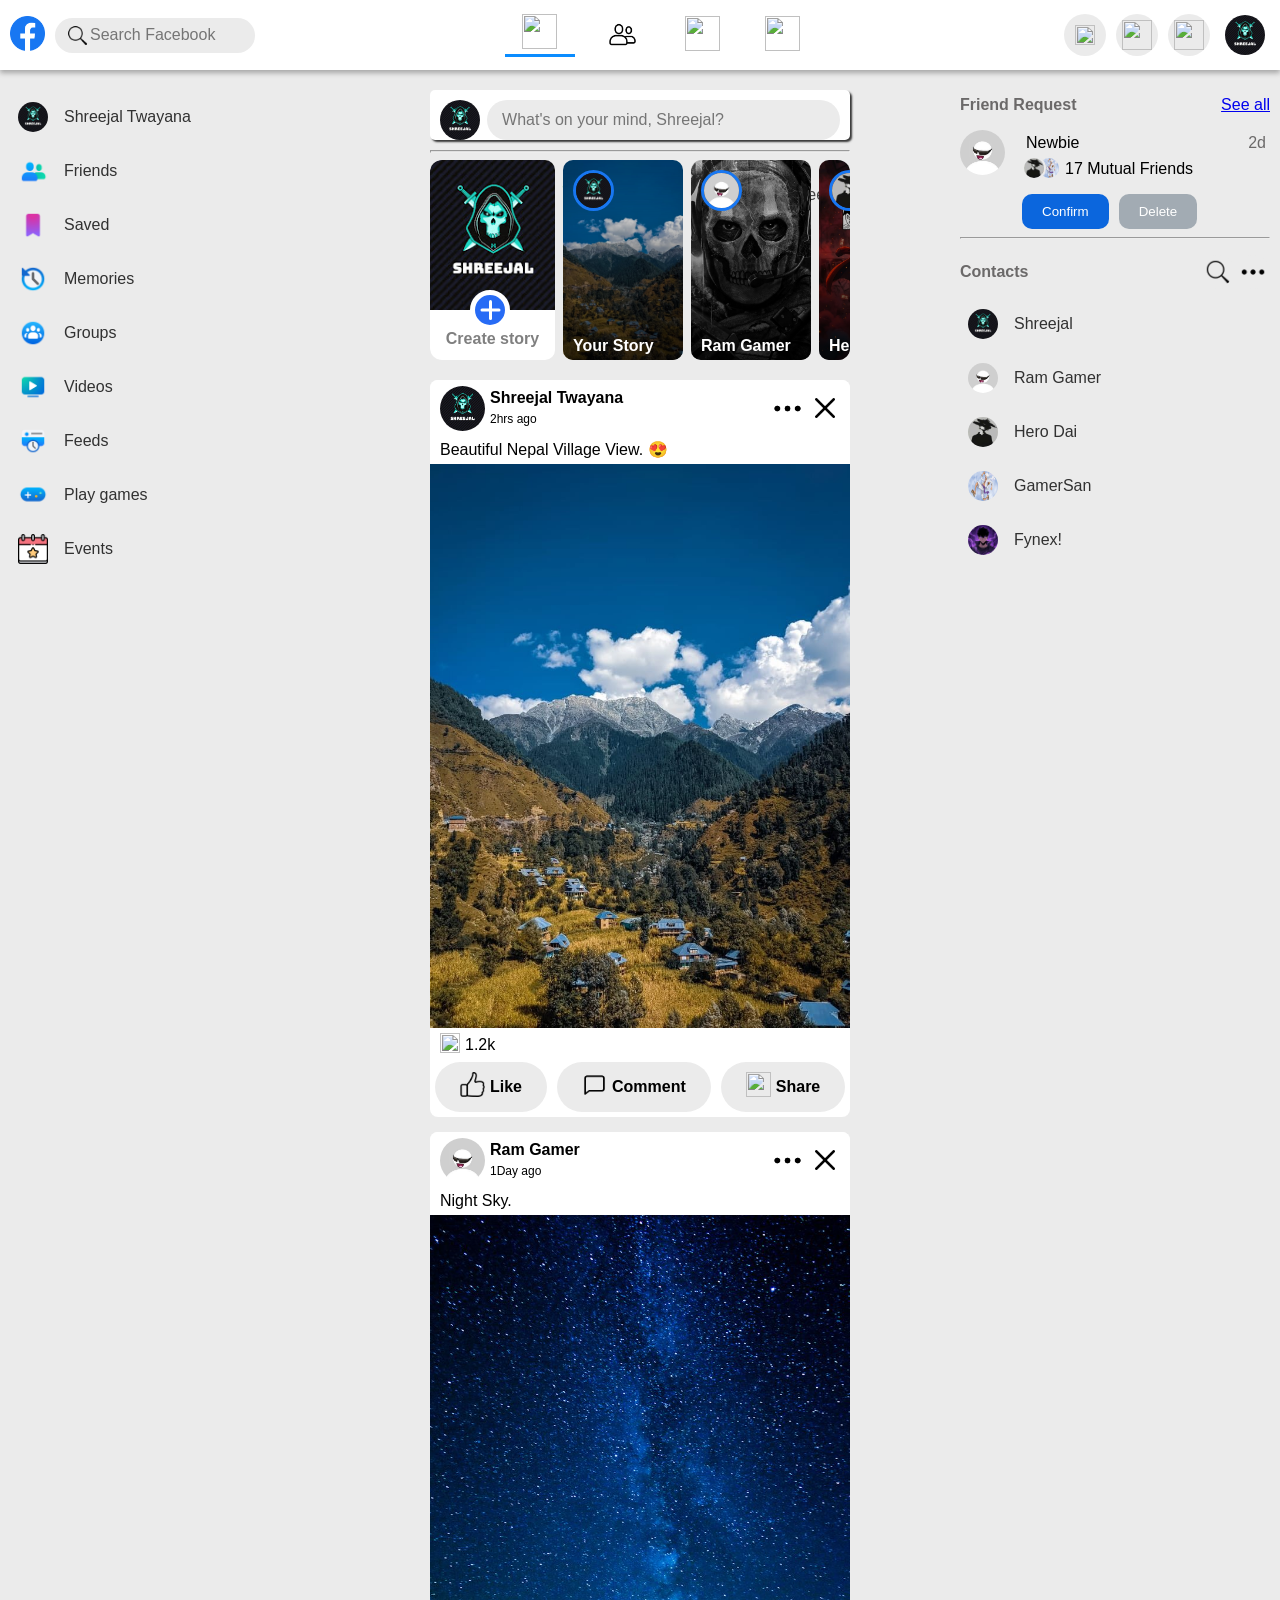
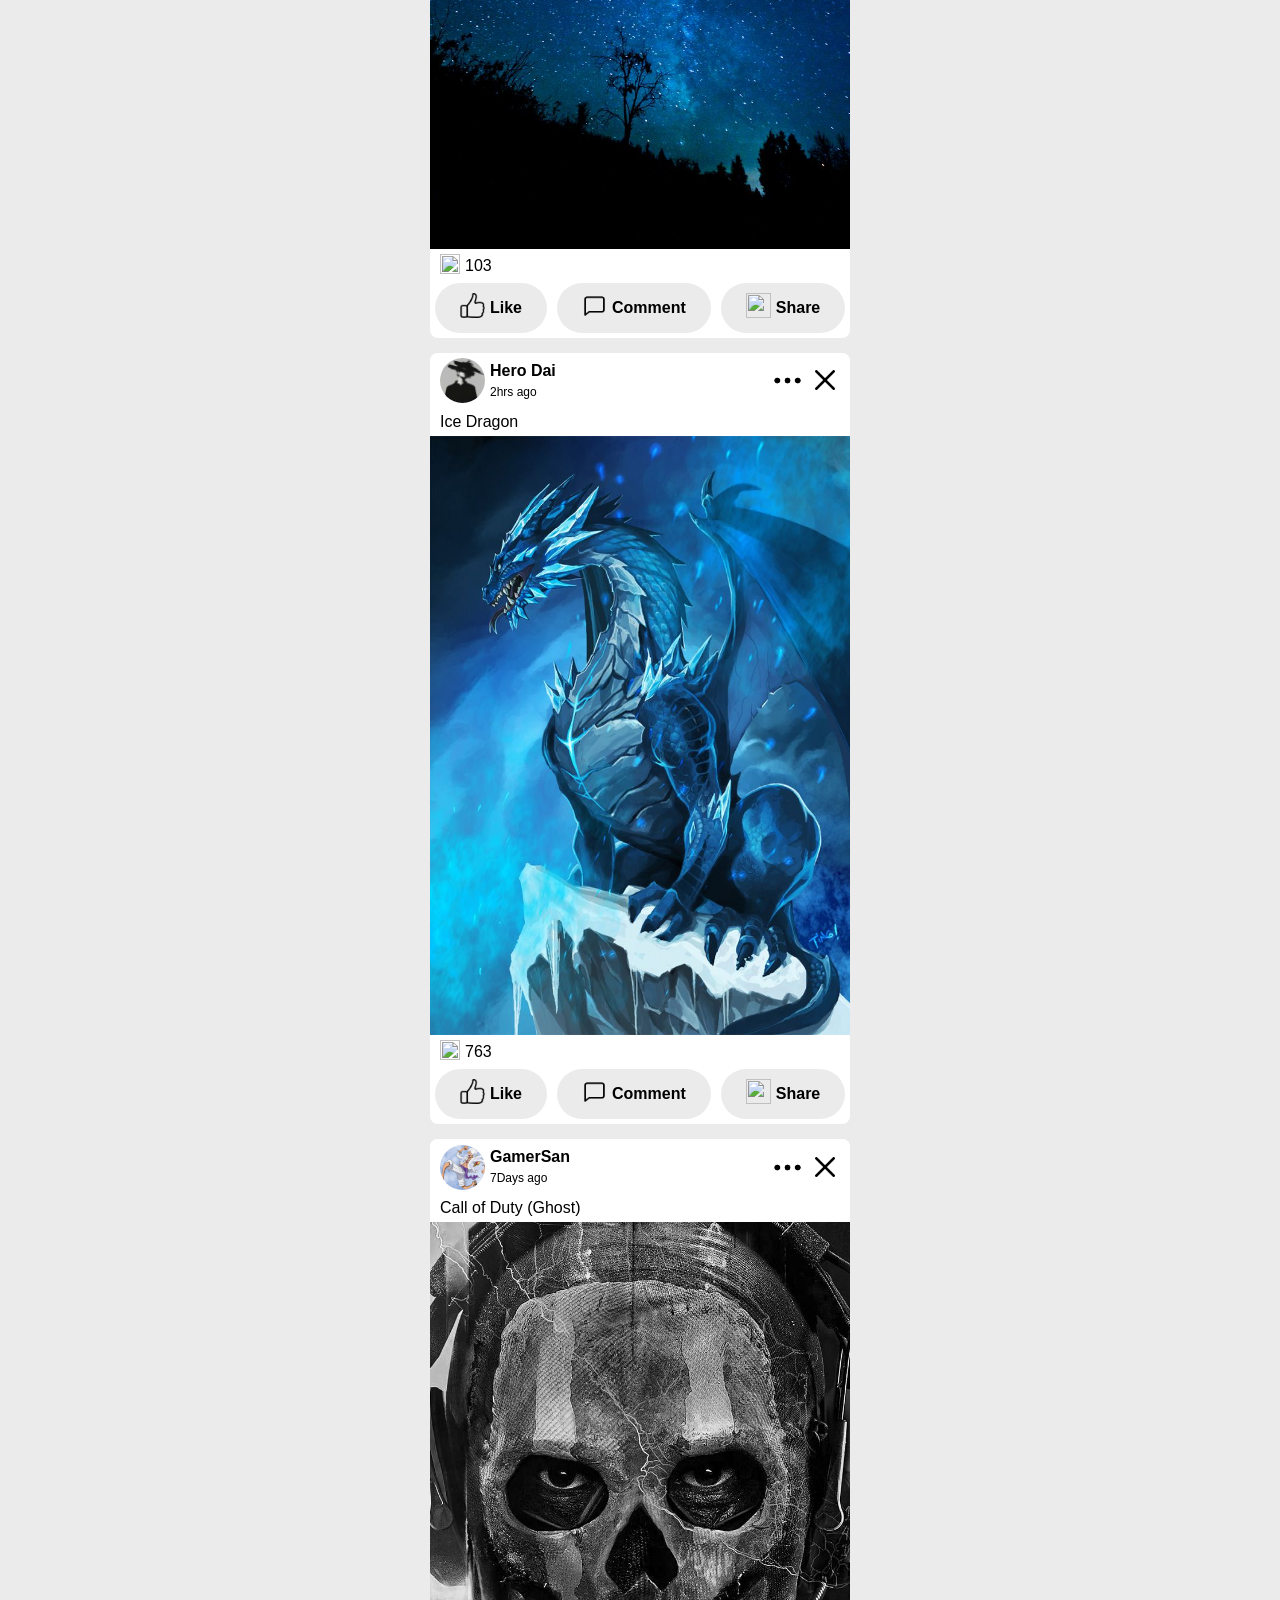
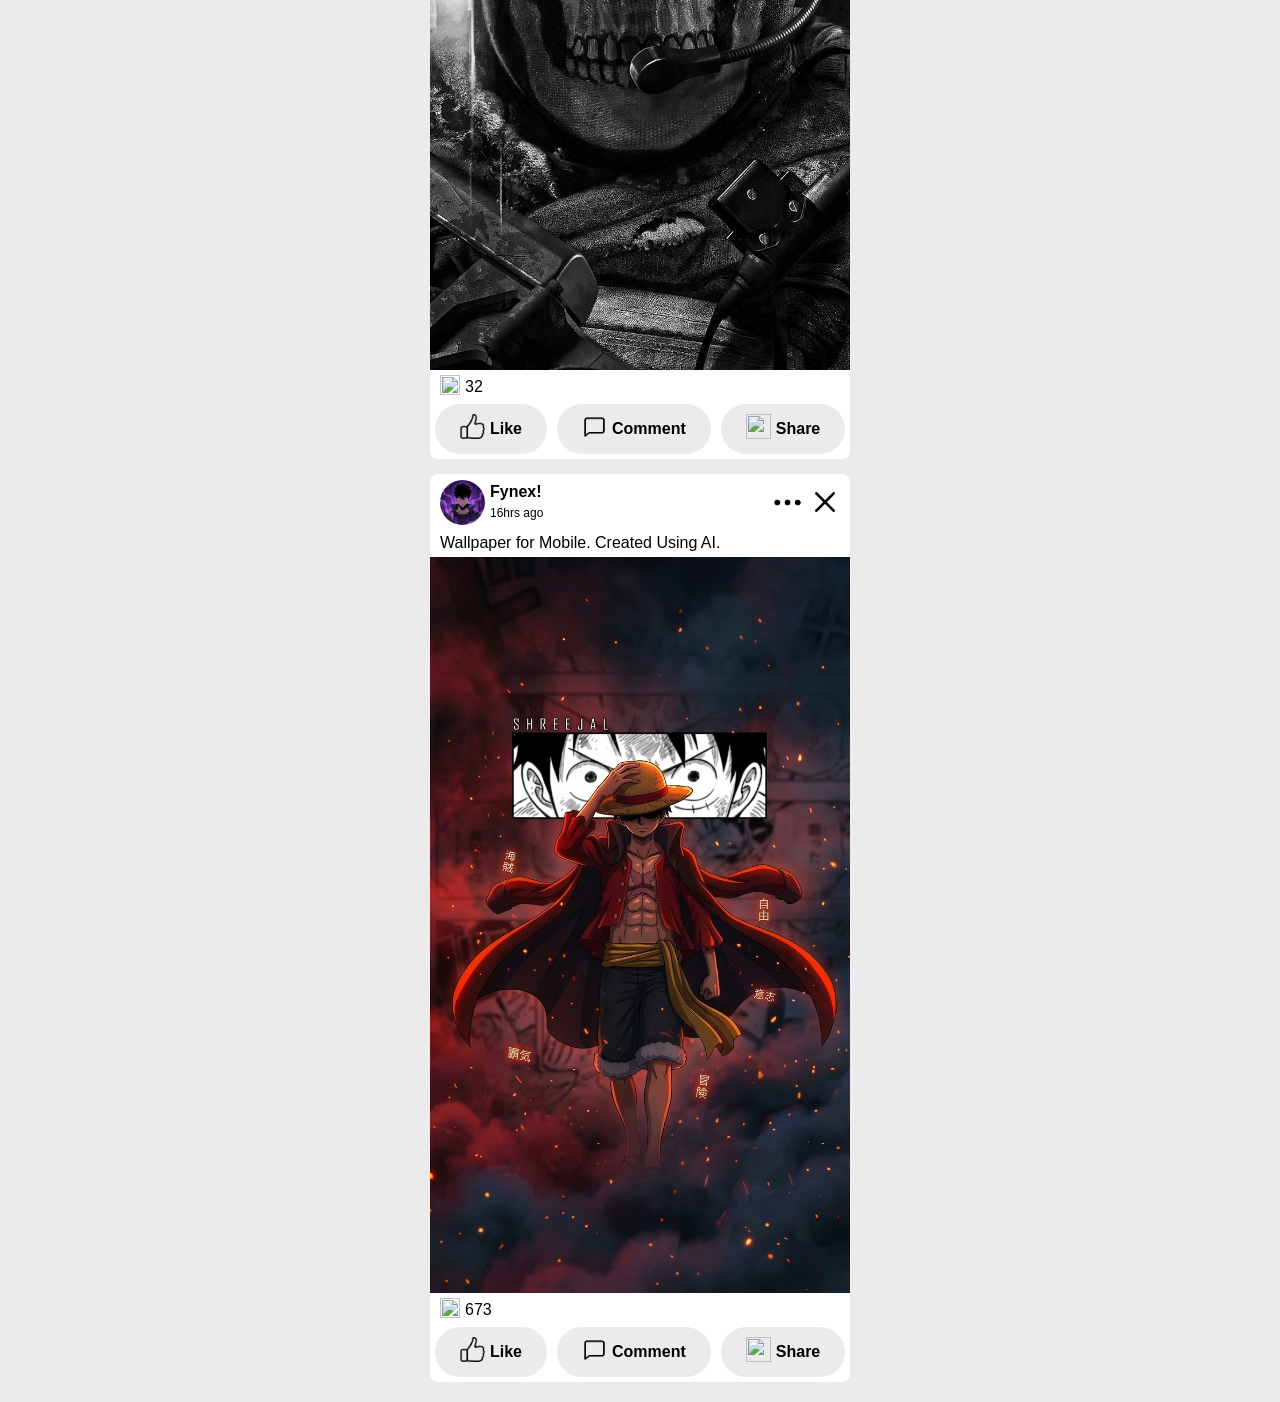
==== commit 8ba284ec: "add freind done" ====
--- a/index.html
+++ b/index.html
@@ -6,7 +6,7 @@
     <link rel="icon" href="/assets/img/facebook.png">
     <title>Facebook</title>
     <link rel="stylesheet" href="/assets/css/style.css">
-    
+
 </head>
 
 <body>
@@ -16,7 +16,8 @@
                 <img src="/assets/img/facebook.png" alt="" class="logo">
             </div>
 
-            <div>
+            <div class="search-bar">
+                <img src="./assets/img/search.png" alt="">
                 <input type="search" placeholder="Search Facebook" id="search">
             </div>
         </section>
@@ -81,6 +82,14 @@
             <div>
                 <img src="/assets/img/feed.png" alt="">
                 <p>Feeds</p>
+            </div>
+            <div>
+                <img src="/assets/img/play-games.png" alt="">
+                <p>Play games</p>
+            </div>
+            <div>
+                <img src="/assets/img/event.png" alt="">
+                <p>Events</p>
             </div>
         </div>
 
@@ -459,20 +468,30 @@
                     <a href="#">See all</a>
                 </header>
                 <div class="request">
+                    <div class="sender-profile"><img src="./assets/img/profile2.jpeg" alt=""></div>
                     <div class="sender">
-                        <div class="sender-profile"><img src="./assets/img/profile2.jpeg" alt=""></div>
                         <div class="sender-info">
-                            <p>Newbie</p>
-                            <p>17 Mutual Friends</p>
-                        </div>
-                    </div>
-                    <div class="option">
-                        <button class="confirm">Confirm</button>
-                        <button class="delete">Delete</button>
-                    </div>
-                </div>
-            </div>
-
+                            <div class="name-date">
+                                <p>Newbie</p>
+                                <p>2d</p>
+                            </div>
+                            <div class="mutual-img-friends">
+                                <div class="mutual-img">
+                                    <div><img src="./assets/img/profile3.jpg" alt=""></div>
+                                    <div><img src="./assets/img/profile4.jpg" alt=""></div>
+                                </div>
+                                <p>17 Mutual Friends</p>
+                            </div>
+                        </div>
+                        <div class="option">
+                            <button class="confirm">Confirm</button>
+                            <button class="delete">Delete</button>
+                        </div>
+                    </div>
+
+                </div>
+            </div>
+            <hr> 
             <div class="contacts">
                 <header class="contact-top">
                     <p>Contacts</p>
--- a/assets/css/style.css
+++ b/assets/css/style.css
@@ -11,11 +11,21 @@
   border: 2px solid grey;
   background: #EBEBEB;
   width: 200px;
-  padding-left: 6px;
+  padding-left: 35px;
   border-radius: 40px;
+  border: none;
   font-size: 16px;
 }
-
+.search-bar {
+  position: relative;
+}
+.search-bar img{
+  height: 25px;
+  top: 5px;
+  left: 10px;
+  position: absolute;
+  aspect-ratio: 1 / 1;
+}
 .header-icon,
 .logo {
   height: 35px;
@@ -35,6 +45,7 @@
   position: sticky;
   padding: 10px 10px;
   top:0px;
+  box-shadow: 0 3px 5px #0000004b;
   z-index: 20;
 }
 .home{
@@ -126,13 +137,17 @@
   justify-content: start;
   font-size: 16px;
   font-weight: 520;
-  margin-bottom:20px;
-  padding-left: 8px;
+  padding: 12px 8px;
+  border-radius: 15px;
+  cursor: pointer;
+
   color: #313131;
 }
-.contacts > div{
-  padding: 0;
-}
+.left-bar>div:hover,
+.contacts>div:hover{
+  background-color: rgba(167, 166, 166, 0.39);
+}
+
 .right-bar{
   margin-top: 0;
   padding-right: 10px;
@@ -212,11 +227,11 @@
 
 .usr-inp>input {
   height: 20px;
+  border: none;
   width: 80%;
   background: var(--main-bg);
   font-size: 16px;
-  padding: 6px 8px;
-  border: 2px solid grey;
+  padding: 10px 15px;
   border-radius: 50px;
 }
 
@@ -501,29 +516,73 @@
 .sender-info p{
   margin: 4px;
 }
-
-
-.sender-info p:nth-child(1){
-  font-weight: 550;
-}
-
-.sender-info p:nth-child(2){
+.sender{
+  width: 80%;
+}
+.sender-info{
+  margin-bottom: 10px;
+}
+.name-date{
+  display:flex;
+  width: 100%  ;
+  justify-content: space-between;
+}
+
+.name-date p:nth-child(2){
+  color: var(--fb-color);
+}
+.request{
+  display: flex;
+  justify-content: space-between;
+}
+
+
+.sender-info > p{
   font-size: 12px;
 }
-.sender{
-  display: flex;
-  gap: 10px;
-  margin-bottom: 15px;
+
+.req-time{
+  align-self: flex-end;
 }
 .option {
 display: flex;
-gap: ;
-}
-.confirm{
-  background-color: #0b66dd;
+gap:10px ;
+}
+.confirm, .delete{
   padding: 10px 20px;
   color: #fff;
   border-radius: 10px;
   border: none;
-
+  cursor: pointer;
+
+}
+.confirm{
+  background-color: #0b66dd;
+
+}
+.delete{
+  background-color: #a2abb3;
+}
+
+.mutual-img-friends{
+  display: flex;
+  gap: 15px;
+}
+.mutual-img{
+  display: flex;
+  position: relative;
+}
+
+.mutual-img div:nth-child(2){
+position:absolute;
+left:15px;
+}
+.mutual-img div:nth-child(1){
+  z-index: 10;
+}
+.mutual-img img{
+  height: 20px;
+  width: 20px;
+  border-radius: 50%;
+  border: 2px solid var(--main-bg);
 }
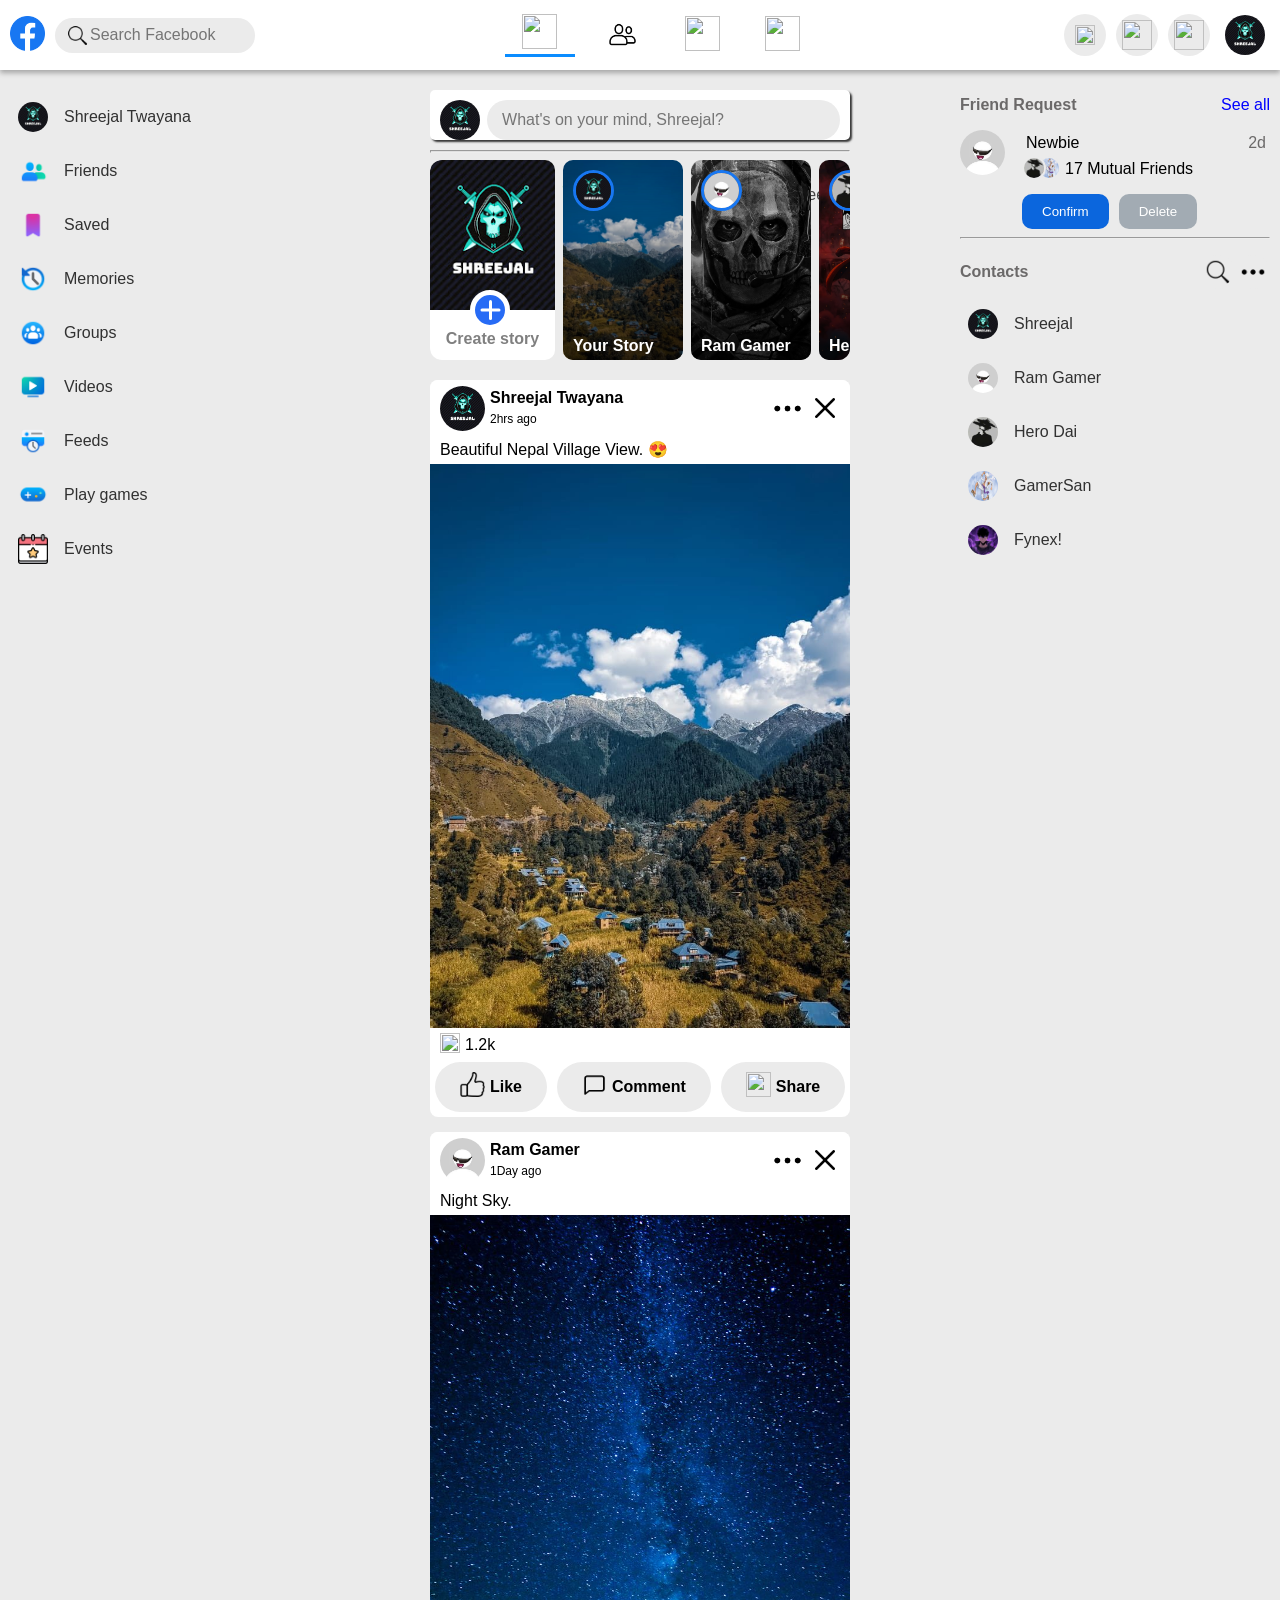
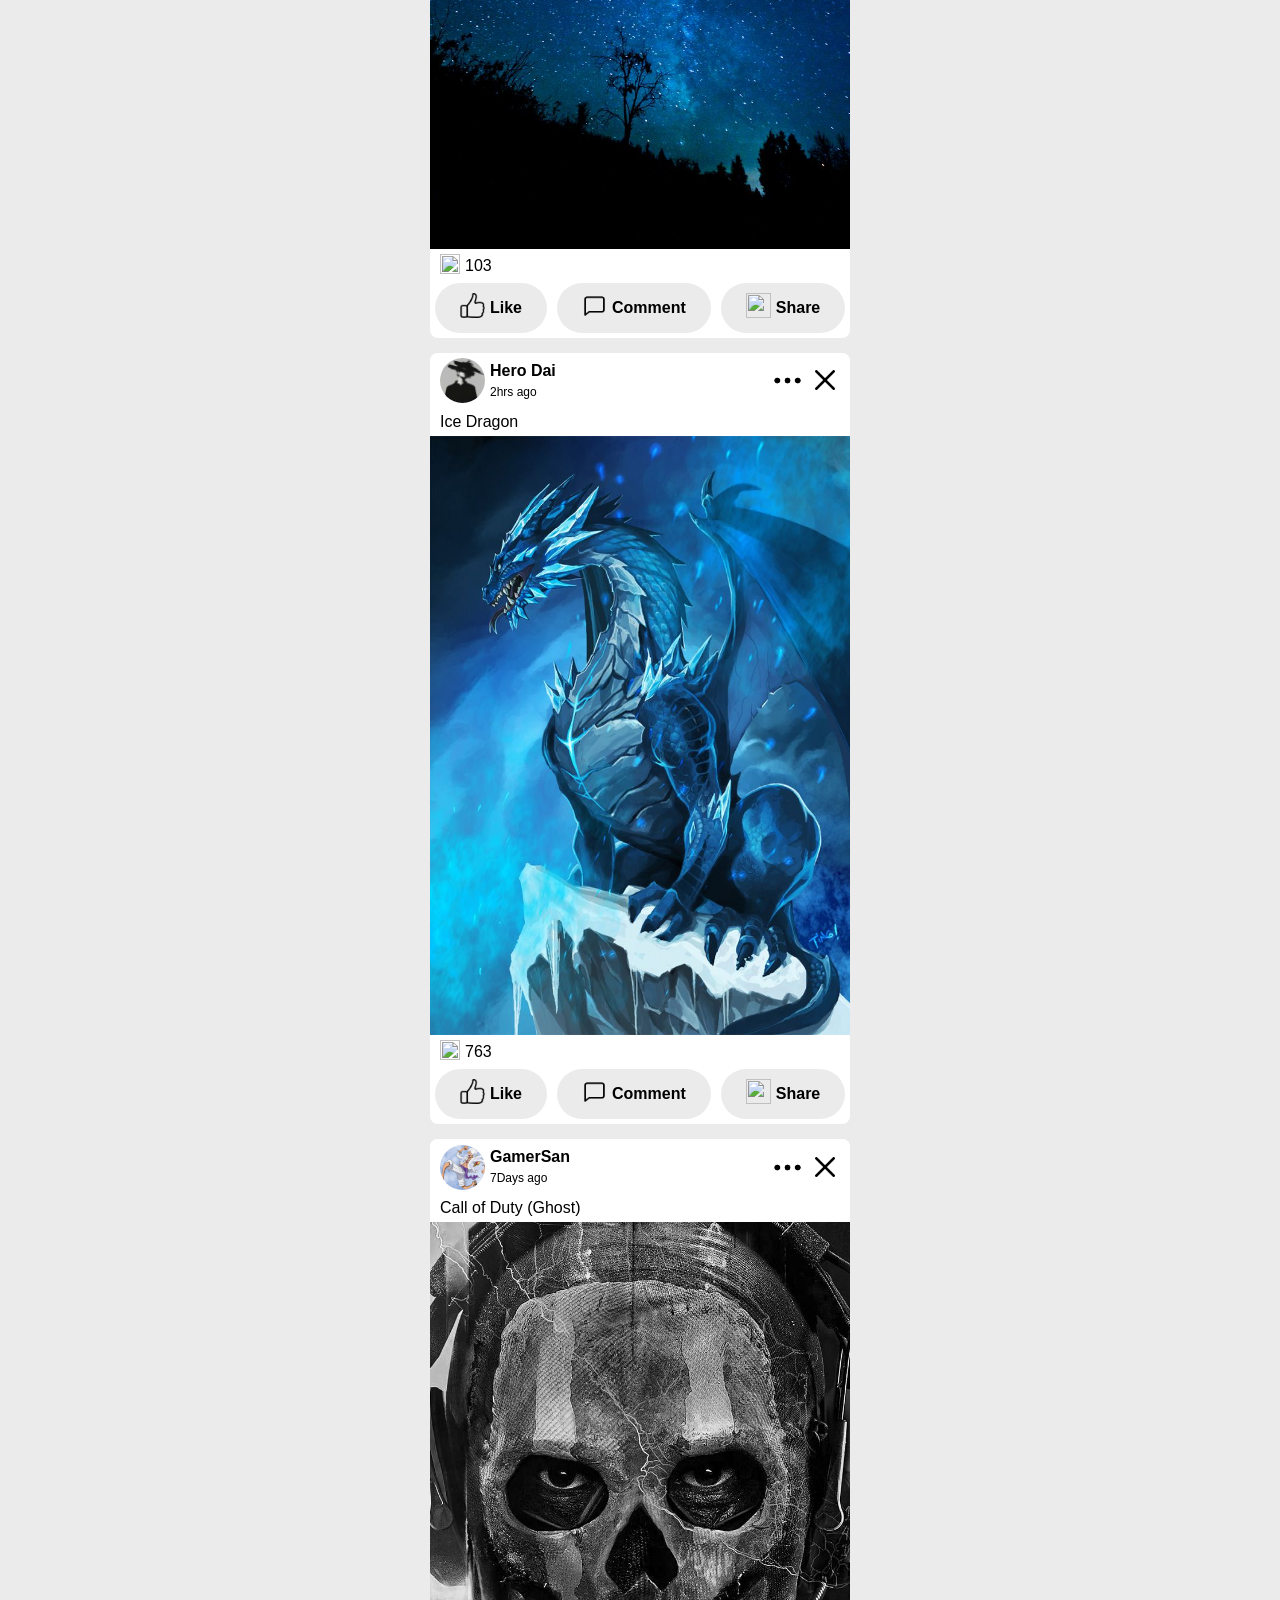
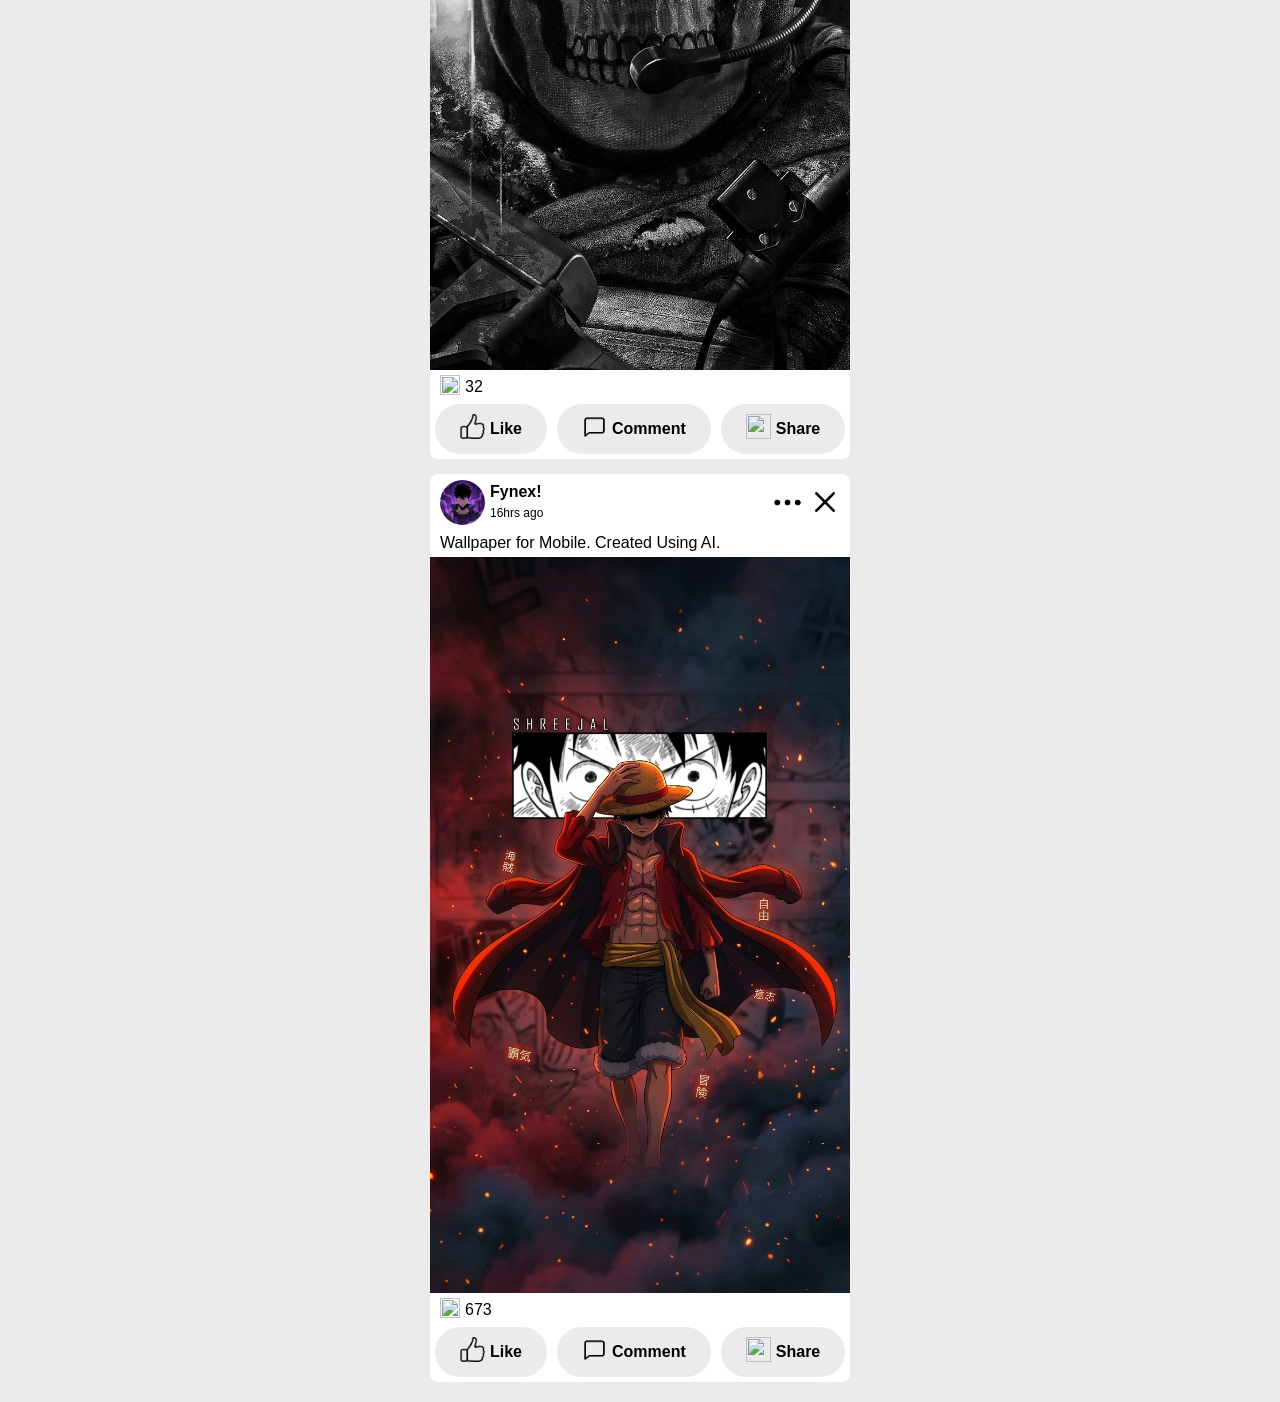
==== commit 5c8262f4: "update index.html" ====
--- a/index.html
+++ b/index.html
@@ -465,7 +465,7 @@
             <div class="friend-req">
                 <header class="req-top">
                     <p>Friend Request</p>
-                    <a href="#">See all</a>
+                    <a href="#" style=text-decoration:none;color:blue;">See all</a>
                 </header>
                 <div class="request">
                     <div class="sender-profile"><img src="./assets/img/profile2.jpeg" alt=""></div>
--- a/assets/css/style.css
+++ b/assets/css/style.css
@@ -4,6 +4,7 @@
   background: var(--main-bg);
   font-family: arial;
   margin: 0;
+  cursor:url('../img/sword.png'), auto;
 }
 
 #search {
